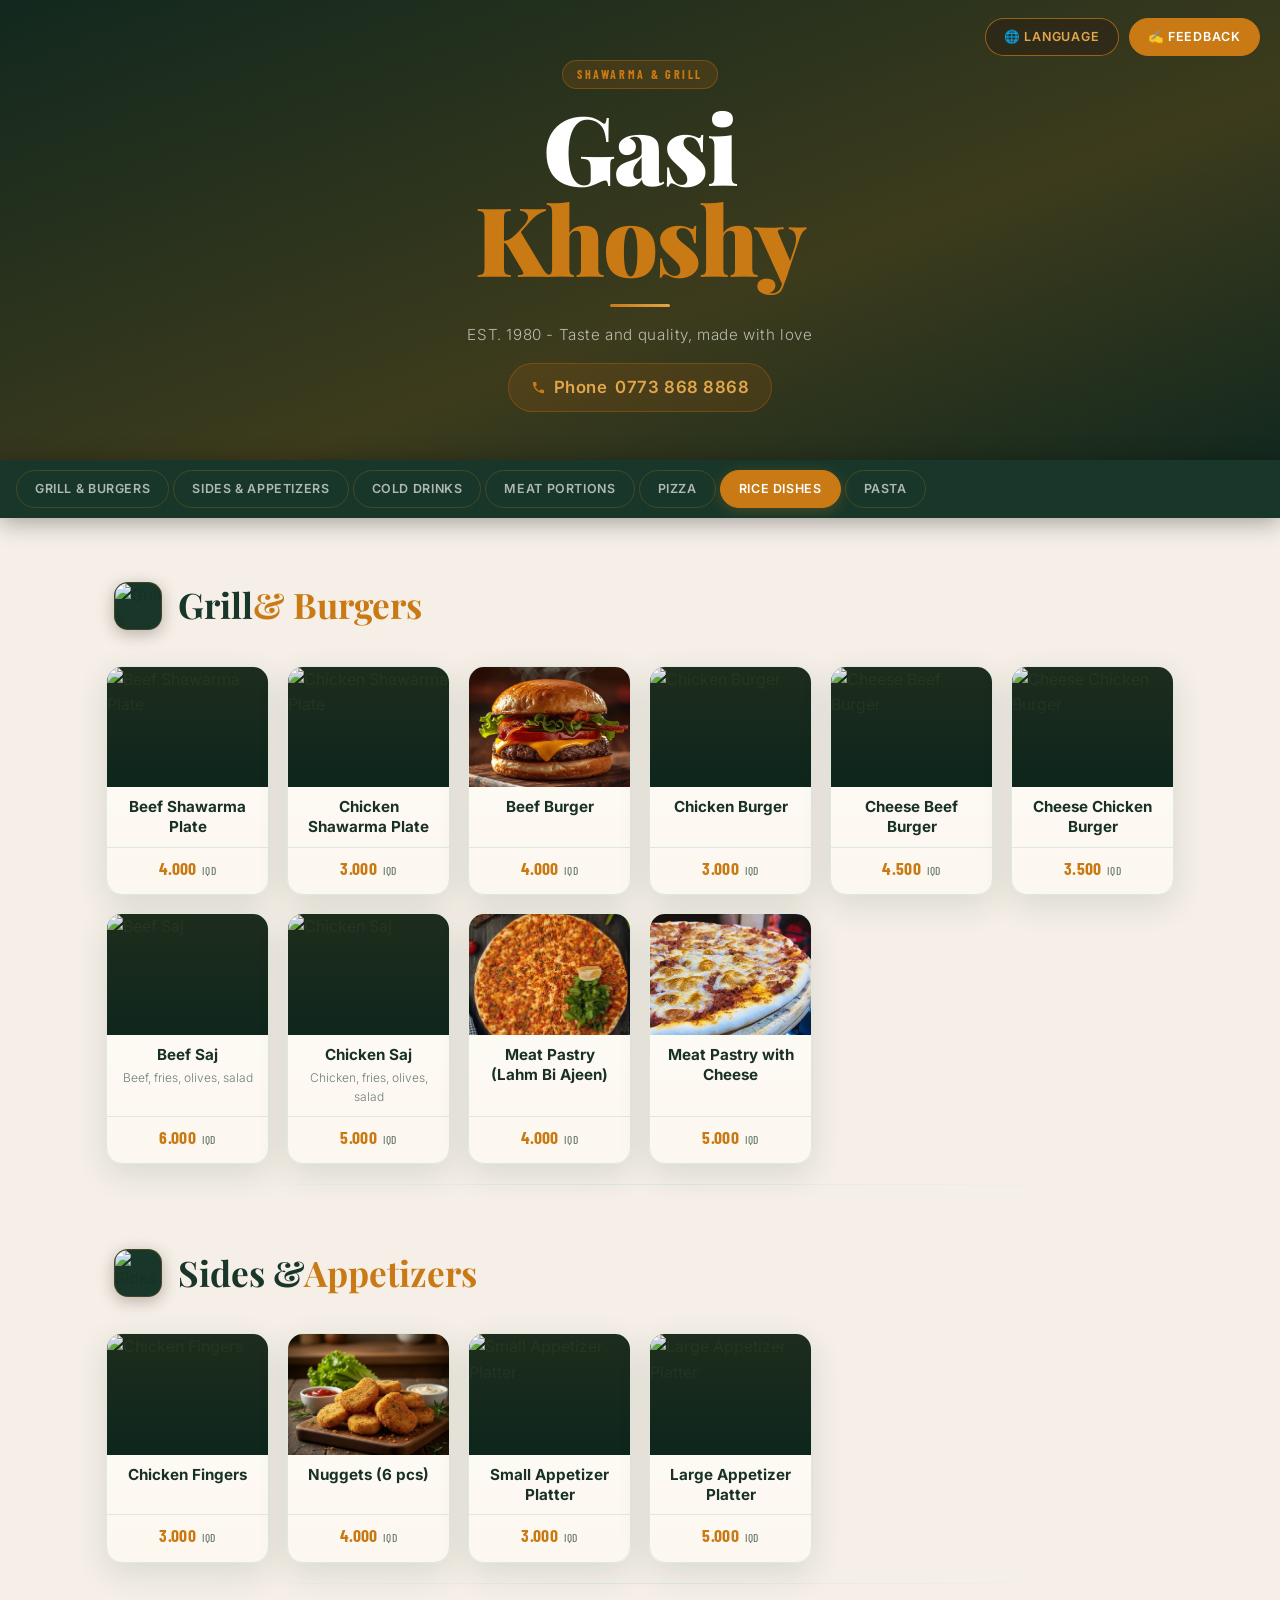
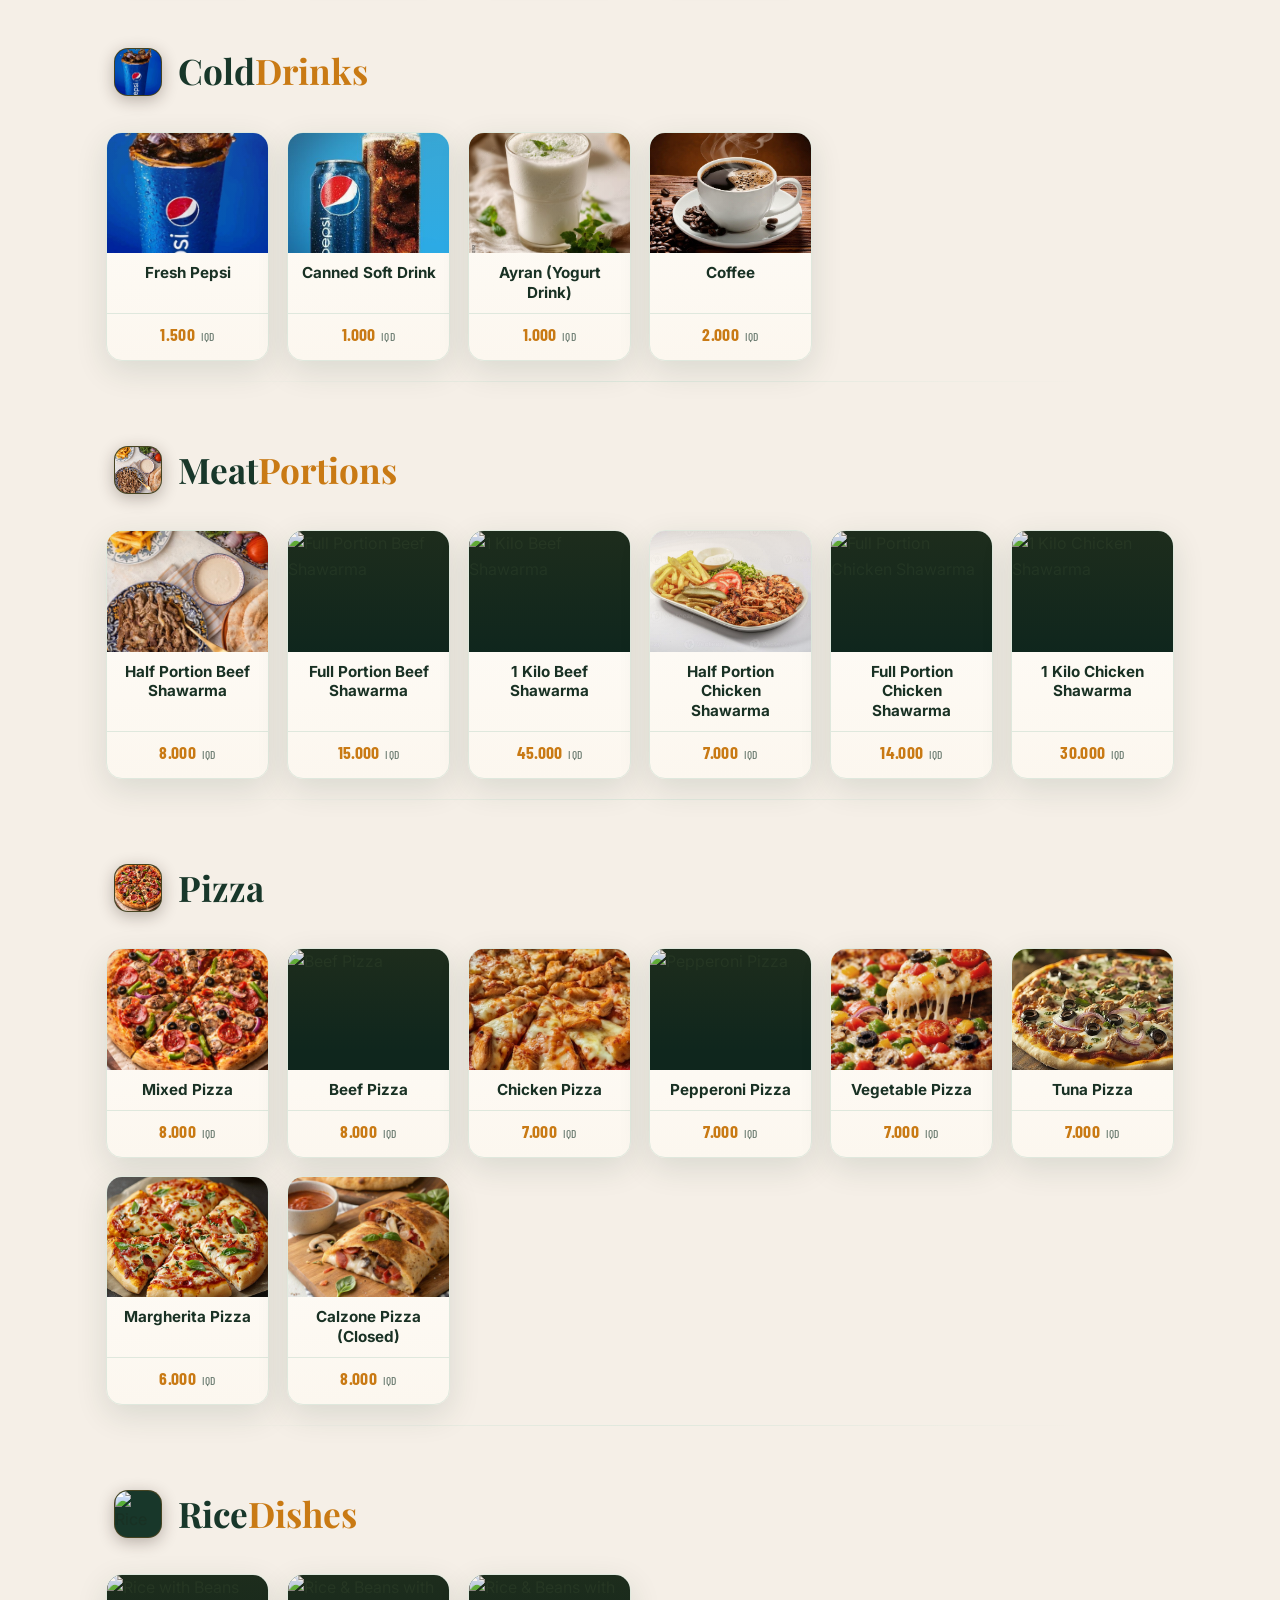
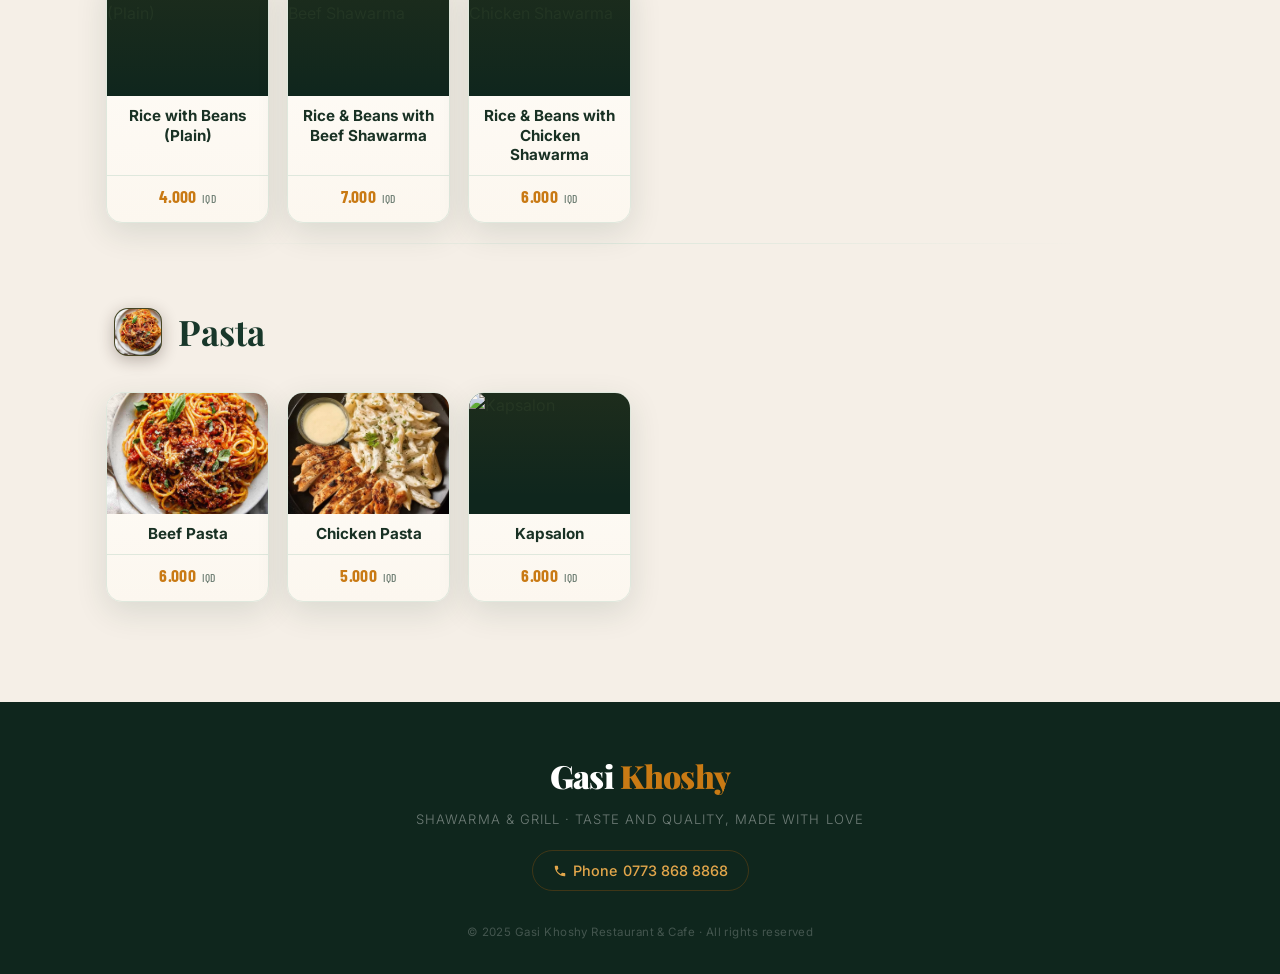
==== menu.html @ 0e7832f9 "Update phone numbers in menu.html" ====
<!DOCTYPE html>
<html lang="en" dir="ltr">
<head>
  <meta charset="UTF-8" />
  <meta name="viewport" content="width=device-width, initial-scale=1.0" />
  <title>Gasi Khoshy - Restaurant & Cafe</title>
  <link
    href="https://fonts.googleapis.com/css2?family=Playfair+Display:wght@700;900&family=Inter:wght@300;400;500;600&family=Barlow+Condensed:wght@600;700&display=swap"
    rel="stylesheet"
  />
  <link rel="stylesheet" href="style.css" />
</head>
<body>

  <!-- HERO -->
  <header class="hero">
    <div class="hero-bg"></div>

    <div class="hero-top-bar">
      <button class="hero-btn hero-btn-outline" onclick="openLang()" data-i18n="buttons.language">Language</button>
      <button class="hero-btn hero-btn-fill" onclick="openFeedback()" data-i18n="buttons.feedback">Feedback</button>
    </div>

    <div class="hero-content">
      <div class="hero-eyebrow" data-i18n="hero.eyebrow">Shawarma & Grill</div>
      <h1 class="hero-title" data-i18n-html="brand.logo">
        Gasi <span>Khoshy</span>
      </h1>
      <div class="hero-divider"></div>
      <p class="hero-tagline" data-i18n="hero.tagline">Quality food, crafted with care</p>
      <a class="hero-phone" href="tel:07738688868" aria-label="Phone" data-i18n-attr="aria-label:labels.phone">
        <svg viewBox="0 0 24 24" aria-hidden="true">
          <path d="M6.6 10.8c1.4 2.8 3.8 5.1 6.6 6.6l2.2-2.2c.3-.3.7-.4 1-.2 1.1.4 2.3.6 3.6.6.6 0 1 .4 1 1V20c0 .6-.4 1-1 1-9.4 0-17-7.6-17-17 0-.6.4-1 1-1h3.5c.6 0 1 .4 1 1 0 1.3.2 2.5.6 3.6.1.3 0 .7-.2 1L6.6 10.8z"/>
        </svg>
        <span data-i18n="labels.phone">Phone</span>
        <span>0773 868 8868</span>
      </a>
    </div>
  </header>

  <!-- STICKY NAV -->
  <nav class="sticky-nav" id="stickyNav" aria-label="Menu categories" data-i18n-attr="aria-label:labels.menuCategories">
    <div class="nav-inner" id="navInner"></div>
  </nav>

  <!-- MENU CONTENT -->
  <main id="menuMain"></main>

  <!-- FOOTER -->
  <footer>
    <div class="footer-logo" data-i18n-html="brand.logo">Gasi <span>Khoshy</span></div>
    <p class="footer-tagline" data-i18n="footer.tagline">Restaurant & Cafe · Fine Food Daily</p>
    <a class="footer-phone" href="tel:07738688868" aria-label="Phone" data-i18n-attr="aria-label:labels.phone">
      <svg width="14" height="14" viewBox="0 0 24 24" fill="currentColor" aria-hidden="true">
        <path d="M6.6 10.8c1.4 2.8 3.8 5.1 6.6 6.6l2.2-2.2c.3-.3.7-.4 1-.2 1.1.4 2.3.6 3.6.6.6 0 1 .4 1 1V20c0 .6-.4 1-1 1-9.4 0-17-7.6-17-17 0-.6.4-1 1-1h3.5c.6 0 1 .4 1 1 0 1.3.2 2.5.6 3.6.1.3 0 .7-.2 1L6.6 10.8z"/>
      </svg>
      <span data-i18n="labels.phone">Phone</span>
      <span>0773 868 8868</span>
    </a>
    <p class="footer-copy" data-i18n="footer.copy">© 2025 Gasi Khoshy Restaurant & Cafe · All rights reserved</p>
  </footer>

  <!-- SCROLL-TO-TOP -->
  <button
    class="scroll-top"
    id="scrollTopBtn"
    onclick="window.scrollTo({ top: 0, behavior: 'smooth' })"
    aria-label="Back to top"
    data-i18n-attr="aria-label:buttons.backToTop"
  >
    <svg viewBox="0 0 24 24" aria-hidden="true"><path d="M12 4l-8 8h5v8h6v-8h5z"/></svg>
  </button>

  <!-- LANGUAGE MODAL -->
  <div class="overlay" id="langOverlay" onclick="closeAll(event)">
    <div class="modal" role="dialog" aria-modal="true" aria-labelledby="languageTitle">
      <span class="modal-close" onclick="closeAll()" aria-label="Close" data-i18n-attr="aria-label:buttons.close">×</span>
      <h2 id="languageTitle" data-i18n="modals.languageTitle">Choose Language</h2>
      <p data-i18n="modals.languageDescription">Choose your preferred menu language.</p>
      <div class="lang-list">
        <button class="lang-opt" data-lang="en">English 🇺🇸</button>
        <button class="lang-opt" data-lang="ar">العربية 🇮🇶</button>
        <button class="lang-opt" data-lang="ku">کوردی 🇹🇯</button>
      </div>
    </div>
  </div>

  <!-- FEEDBACK MODAL -->
  <div class="overlay" id="feedbackOverlay" onclick="closeAll(event)">
    <div class="modal" role="dialog" aria-modal="true" aria-labelledby="feedbackTitle">
      <span class="modal-close" onclick="closeAll()" aria-label="Close" data-i18n-attr="aria-label:buttons.close">×</span>
      <h2 id="feedbackTitle" data-i18n="modals.feedbackTitle">Share Feedback</h2>
      <p data-i18n="modals.feedbackDescription">How was your experience? We'd love to hear from you.</p>
      <div class="feedback-form" id="feedbackForm"></div>
    </div>
  </div>

  <!-- ITEM DETAILS MODAL -->
  <div class="overlay" id="itemDetailsOverlay" onclick="closeAll(event)">
    <div class="modal item-details-modal" role="dialog" aria-modal="true" aria-labelledby="itemDetailsTitle">
      <span class="modal-close" onclick="closeAll()" aria-label="Close" data-i18n-attr="aria-label:buttons.close">x</span>
      <div class="item-details-icon" id="itemDetailsIcon" aria-hidden="true"></div>
      <h2 id="itemDetailsTitle"></h2>
      <p class="item-details-price" id="itemDetailsPrice"></p>
    </div>
  </div>

  <script src="script.js"></script>
</body>
</html>
---- style.css ----
/* ═══════════════════════════════════════════════════════════════
   GAVLE Restaurant & Café — style.css
   ═══════════════════════════════════════════════════════════════ */
 
/* ── DESIGN TOKENS ──────────────────────────────────────────── */
:root {
  --espresso:   #18372a;
  --espresso2:  #21553a;
  --espresso3:  #0f261d;
  --orange:     #c97a14;
  --orange2:    #e2a64b;
  --orange3:    #f8e2bf;
  --bg:         #f5efe7;
  --card:       #fffdf9;
  --text:       #193124;
  --muted:      #6f7f74;
  --border:     #dfe8dd;
  --shadow:     0 10px 32px rgba(24, 55, 42, .12);
  --shadow-lg:  0 22px 60px rgba(24, 55, 42, .18);
  --radius:     16px;
  --radius-sm:  10px;
}
 
/* ── RESET ──────────────────────────────────────────────────── */
*,
*::before,
*::after {
  box-sizing: border-box;
  margin: 0;
  padding: 0;
}
 
html {
  scroll-behavior: smooth;
}
 
body {
  font-family: 'Inter', sans-serif;
  background: var(--bg);
  color: var(--text);
  line-height: 1.6;
  overflow-x: hidden;
}

body.is-rtl {
  direction: rtl;
  font-family: 'Inter', 'Tahoma', 'Arial', sans-serif;
}
 
img {
  display: block;
  max-width: 100%;
}
 
button {
  cursor: pointer;
  border: none;
  background: none;
  font: inherit;
}

/* Landing page */
.landing-page {
  min-height: 100vh;
  background: var(--espresso3);
  overflow: hidden;
}

.landing-shell {
  position: relative;
  min-height: 100vh;
  min-height: 100svh;
  display: grid;
  place-items: center;
  isolation: isolate;
  padding: 28px;
}

.landing-video,
.landing-overlay {
  position: fixed;
  inset: 0;
  width: 100%;
  height: 100%;
}

.landing-video {
  object-fit: cover;
  background:
    linear-gradient(155deg, rgba(26, 16, 11, .98), rgba(61, 35, 23, .72)),
    url('https://images.unsplash.com/photo-1555396273-367ea4eb4db5?w=1600&q=80') center / cover no-repeat;
  transform: scale(1.02);
  z-index: -3;
}

.landing-overlay {
  background:
    radial-gradient(circle at center, rgba(255, 122, 0, .16) 0%, rgba(26, 16, 11, .2) 34%, rgba(26, 16, 11, .9) 100%),
    linear-gradient(180deg, rgba(26, 16, 11, .58), rgba(26, 16, 11, .96));
  z-index: -2;
}

.landing-overlay::after {
  content: '';
  position: absolute;
  inset: 0;
  background-image: url("data:image/svg+xml,%3Csvg viewBox='0 0 256 256' xmlns='http://www.w3.org/2000/svg'%3E%3Cfilter id='n'%3E%3CfeTurbulence type='fractalNoise' baseFrequency='0.85' numOctaves='4' stitchTiles='stitch'/%3E%3C/filter%3E%3Crect width='100%25' height='100%25' filter='url(%23n)' opacity='0.05'/%3E%3C/svg%3E");
  opacity: .45;
}

.landing-content {
  width: min(100%, 480px);
  text-align: center;
  color: #fff;
  animation: landingFadeUp .72s ease both;
}

.landing-eyebrow {
  display: inline-flex;
  align-items: center;
  justify-content: center;
  min-height: 28px;
  padding: 4px 16px;
  border: 1px solid rgba(255, 122, 0, .34);
  border-radius: 999px;
  background: rgba(255, 122, 0, .12);
  color: var(--orange2);
  font-family: 'Barlow Condensed', sans-serif;
  font-size: .78rem;
  font-weight: 700;
  letter-spacing: .2em;
  text-transform: uppercase;
  animation: landingFadeIn .8s .08s ease both;
}

.landing-logo {
  margin-top: 20px;
  font-family: 'Playfair Display', serif;
  font-size: clamp(4rem, 18vw, 7rem);
  font-weight: 900;
  line-height: .88;
  letter-spacing: 0;
  text-shadow: 0 14px 50px rgba(0, 0, 0, .45);
  animation: landingFadeIn .8s .18s ease both;
}

.landing-logo span {
  display: block;
  color: var(--orange);
}

.landing-tagline {
  margin: 20px auto 0;
  color: rgba(255, 255, 255, .72);
  font-size: .95rem;
  font-weight: 300;
  animation: landingFadeIn .8s .28s ease both;
}

.landing-language-list {
  display: flex;
  flex-direction: column;
  gap: 12px;
  margin-top: 34px;
  animation: landingFadeUp .72s .34s ease both;
}

.landing-language-btn {
  width: 100%;
  min-height: 58px;
  padding: 16px 22px;
  border: 1.5px solid rgba(255, 122, 0, .55);
  border-radius: 18px;
  background: rgba(43, 27, 20, .72);
  color: #fff;
  box-shadow: 0 12px 38px rgba(0, 0, 0, .22);
  backdrop-filter: blur(14px);
  font-size: 1.04rem;
  font-weight: 700;
  transition: transform .24s ease, border-color .24s ease, background .24s ease, box-shadow .24s ease;
}

.landing-language-btn:hover,
.landing-language-btn:focus-visible {
  transform: translateY(-3px);
  border-color: var(--orange);
  background: linear-gradient(135deg, rgba(255, 122, 0, .96), rgba(255, 161, 77, .9));
  box-shadow: 0 18px 46px rgba(255, 122, 0, .28);
  outline: none;
}

.landing-language-btn:active {
  transform: translateY(-1px) scale(.99);
}

.landing-exiting .landing-content,
.landing-exiting .landing-video,
.landing-exiting .landing-overlay {
  opacity: 0;
  transition: opacity .26s ease;
}

@keyframes landingFadeIn {
  from {
    opacity: 0;
  }
  to {
    opacity: 1;
  }
}

@keyframes landingFadeUp {
  from {
    opacity: 0;
    transform: translateY(18px);
  }
  to {
    opacity: 1;
    transform: translateY(0);
  }
}
 
/* ── HERO ───────────────────────────────────────────────────── */
.hero {
  position: relative;
  min-height: 400px;
  display: flex;
  align-items: center;
  justify-content: center;
  overflow: hidden;
  background: var(--espresso3);
}
 
.hero-bg {
  position: absolute;
  inset: 0;
  background:
    linear-gradient(160deg, rgba(15, 38, 29, .94) 0%, rgba(201, 122, 20, .24) 60%, rgba(15, 38, 29, .96) 100%),
    url('https://images.unsplash.com/photo-1555396273-367ea4eb4db5?w=1600&q=80') center / cover no-repeat;
  transform: scale(1.05);
  animation: heroZoom 12s ease-in-out infinite alternate;
}
 
@keyframes heroZoom {
  from { transform: scale(1.05); }
  to   { transform: scale(1.12); }
}
 
/* Grain texture overlay */
.hero-bg::after {
  content: '';
  position: absolute;
  inset: 0;
  background-image: url("data:image/svg+xml,%3Csvg viewBox='0 0 256 256' xmlns='http://www.w3.org/2000/svg'%3E%3Cfilter id='n'%3E%3CfeTurbulence type='fractalNoise' baseFrequency='0.9' numOctaves='4' stitchTiles='stitch'/%3E%3C/filter%3E%3Crect width='100%25' height='100%25' filter='url(%23n)' opacity='0.04'/%3E%3C/svg%3E");
  opacity: .4;
  pointer-events: none;
}
 
/* Hero top-right buttons */
.hero-top-bar {
  position: absolute;
  top: 18px;
  right: 20px;
  display: flex;
  gap: 10px;
  z-index: 10;
}
 
.hero-btn {
  padding: 8px 18px;
  border-radius: 50px;
  font-size: .78rem;
  font-weight: 600;
  letter-spacing: .06em;
  text-transform: uppercase;
  transition: all .22s ease;
  backdrop-filter: blur(10px);
}
 
.hero-btn-outline {
  border: 1.5px solid rgba(201, 122, 20, .7);
  color: var(--orange2);
  background: rgba(43, 27, 20, .4);
}
 
.hero-btn-outline:hover {
  background: var(--orange);
  border-color: var(--orange);
  color: #fff;
  transform: scale(1.06);
  box-shadow: 0 4px 16px rgba(255, 122, 0, .4);
}
 
.hero-btn-fill {
  background: var(--orange);
  color: #fff;
  border: 1.5px solid var(--orange);
}
 
.hero-btn-fill:hover {
  background: var(--orange2);
  transform: scale(1.06);
  box-shadow: 0 4px 16px rgba(255, 122, 0, .45);
}
 
/* Hero text content */
.hero-content {
  position: relative;
  z-index: 5;
  text-align: center;
  padding: 60px 24px 48px;
}
 
.hero-eyebrow {
  display: inline-block;
  font-family: 'Barlow Condensed', sans-serif;
  font-size: .75rem;
  font-weight: 700;
  letter-spacing: .22em;
  text-transform: uppercase;
  color: var(--orange);
  margin-bottom: 12px;
  background: rgba(255, 122, 0, .12);
  padding: 4px 14px;
  border-radius: 50px;
  border: 1px solid rgba(255, 122, 0, .3);
}
 
.hero-title {
  font-family: 'Playfair Display', serif;
  font-size: clamp(3rem, 9vw, 6rem);
  font-weight: 900;
  color: #fff;
  line-height: .95;
  letter-spacing: -.02em;
}
 
.hero-title span {
  color: var(--orange);
  display: block;
}
 
.hero-divider {
  width: 60px;
  height: 3px;
  background: linear-gradient(90deg, var(--orange), var(--orange2));
  border-radius: 2px;
  margin: 20px auto 16px;
}
 
.hero-tagline {
  font-size: .95rem;
  color: rgba(255, 255, 255, .65);
  letter-spacing: .04em;
  font-weight: 300;
  margin-bottom: 8px;
}
 
.hero-phone {
  display: inline-flex;
  align-items: center;
  gap: 8px;
  color: var(--orange2);
  font-size: 1.05rem;
  font-weight: 600;
  letter-spacing: .03em;
  text-decoration: none;
  padding: 10px 22px;
  border-radius: 50px;
  background: rgba(255, 122, 0, .1);
  border: 1px solid rgba(255, 122, 0, .25);
  transition: all .2s ease;
  margin-top: 8px;
}
 
.hero-phone:hover {
  background: rgba(255, 122, 0, .2);
  transform: translateY(-1px);
}
 
.hero-phone svg {
  width: 15px;
  height: 15px;
  fill: var(--orange);
}
 
/* ── STICKY NAV ─────────────────────────────────────────────── */
.sticky-nav {
  position: sticky;
  top: 0;
  z-index: 100;
  background: var(--espresso);
  padding: 0;
  box-shadow: 0 4px 24px rgba(0, 0, 0, .35);
}
 
.nav-inner {
  display: flex;
  overflow-x: auto;
  scrollbar-width: none;
  gap: 4px;
  padding: 10px 16px;
}
 
.nav-inner::-webkit-scrollbar {
  display: none;
}
 
.nav-btn {
  flex-shrink: 0;
  padding: 8px 18px;
  border-radius: 50px;
  font-size: .78rem;
  font-weight: 600;
  letter-spacing: .05em;
  text-transform: uppercase;
  color: rgba(255, 255, 255, .65);
  border: 1.5px solid rgba(201, 122, 20, .25);
  transition: all .2s ease;
  white-space: nowrap;
}
 
.nav-btn:hover,
.nav-btn.active {
  background: var(--orange);
  border-color: var(--orange);
  color: #fff;
  box-shadow: 0 3px 14px rgba(201, 122, 20, .28);
}
 
/* ── MENU SECTIONS ──────────────────────────────────────────── */
.menu-section {
  padding: 64px 0 20px;
  max-width: 1100px;
  margin: 0 auto;
}
 
.section-header {
  display: flex;
  align-items: center;
  gap: 16px;
  padding: 0 24px 36px;
}
 
.section-icon {
  width: 48px;
  height: 48px;
  background: var(--espresso);
  border-radius: 14px;
  overflow: hidden;
  flex-shrink: 0;
  box-shadow: 0 4px 16px rgba(43, 27, 20, .3);
  border: 1px solid rgba(255, 122, 0, .2);
}

.section-icon img {
  width: 100%;
  height: 100%;
  object-fit: cover;
}
 
.section-title {
  font-family: 'Playfair Display', serif;
  font-size: clamp(1.6rem, 4vw, 2.2rem);
  font-weight: 700;
  color: var(--espresso);
  line-height: 1.1;
}
 
.section-title em {
  font-style: normal;
  color: var(--orange);
}
 
/* ── ITEM CARDS ─────────────────────────────────────────────── */
.items-container {
  display: grid;
  grid-template-columns: repeat(auto-fill, minmax(160px, 1fr));
  gap: 18px;
  padding: 0 16px;
}
 
.menu-item {
  display: flex;
  flex-direction: column;
  align-items: stretch;
  background: linear-gradient(180deg, var(--card), #fcf7ef);
  border-radius: var(--radius);
  box-shadow: var(--shadow);
  position: relative;
  overflow: hidden;
  transition: transform .25s ease, box-shadow .25s ease;
  opacity: 0;
  transform: translateY(24px);
  animation: fadeUp .5s ease forwards;
  border: 1px solid var(--border);
  cursor: pointer;
}

/* Subtle warm gradient wash */
.menu-item::before {
  content: '';
  position: absolute;
  inset: 0;
  background: linear-gradient(180deg, rgba(201, 122, 20, .08) 0%, transparent 50%);
  pointer-events: none;
  z-index: 1;
}

/* Hover lift */
.menu-item:hover {
  transform: translateY(-5px);
  box-shadow: var(--shadow-lg);
}

.menu-item:focus-visible {
  outline: 3px solid rgba(201, 122, 20, .28);
  outline-offset: 4px;
}
 
@keyframes fadeUp {
  to {
    opacity: 1;
    transform: translateY(0);
  }
}

.item-photo {
  width: 100%;
  aspect-ratio: 4 / 3;
  object-fit: cover;
  display: block;
  background: var(--espresso3);
  flex-shrink: 0;
}

/* Item text block below image */
.item-info {
  padding: 10px 12px 4px;
  flex: 1;
}
 
.item-name {
  font-weight: 700;
  font-size: .95rem;
  color: var(--text);
  line-height: 1.3;
  text-align: center;
}
 
.item-note {
  font-size: .75rem;
  color: var(--muted);
  margin-top: 3px;
  font-weight: 300;
  text-align: center;
}
 
/* Price badge */
.item-price {
  font-family: 'Barlow Condensed', sans-serif;
  font-size: 1.1rem;
  font-weight: 700;
  color: var(--orange);
  letter-spacing: .02em;
  white-space: nowrap;
  text-align: center;
  padding: 6px 12px 12px;
  border-top: 1px solid var(--border);
  margin-top: 6px;
}
 
.item-price .currency {
  font-size: .72rem;
  font-weight: 500;
  color: var(--muted);
  display: inline;
  margin-inline-start: 3px;
}
 
/* ── SECTION DIVIDER ────────────────────────────────────────── */
.section-sep {
  height: 1px;
  background: linear-gradient(90deg, transparent, var(--border), transparent);
  max-width: 900px;
  margin: 0 auto;
}
 
/* ── FOOTER ─────────────────────────────────────────────────── */
footer {
  background: var(--espresso3);
  padding: 48px 24px 32px;
  text-align: center;
  margin-top: 80px;
}
 
.footer-logo {
  font-family: 'Playfair Display', serif;
  font-size: 2rem;
  font-weight: 900;
  color: #fff;
  letter-spacing: -.02em;
}
 
.footer-logo span {
  color: var(--orange);
}
 
.footer-tagline {
  font-size: .82rem;
  color: rgba(255, 255, 255, .4);
  margin-top: 8px;
  letter-spacing: .08em;
  text-transform: uppercase;
  font-weight: 300;
}
 
.footer-phone {
  display: inline-flex;
  align-items: center;
  gap: 6px;
  color: var(--orange2);
  font-weight: 500;
  font-size: .9rem;
  margin-top: 20px;
  text-decoration: none;
  padding: 8px 20px;
  border-radius: 50px;
  border: 1px solid rgba(255, 122, 0, .2);
  transition: all .2s ease;
}
 
.footer-phone:hover {
  background: rgba(255, 122, 0, .1);
  transform: translateY(-1px);
}
 
.footer-copy {
  font-size: .72rem;
  color: rgba(255, 255, 255, .22);
  margin-top: 32px;
  letter-spacing: .04em;
}
 
/* ── MODALS / OVERLAYS ──────────────────────────────────────── */
.overlay {
  display: none;
  position: fixed;
  inset: 0;
  background: rgba(0, 0, 0, .6);
  z-index: 999;
  backdrop-filter: blur(4px);
  align-items: center;
  justify-content: center;
}
 
.overlay.open {
  display: flex;
}
 
.modal {
  background: var(--card);
  border-radius: 20px;
  padding: 32px;
  max-width: 400px;
  width: calc(100% - 48px);
  box-shadow: var(--shadow-lg);
  animation: popIn .3s cubic-bezier(.34, 1.56, .64, 1);
}
 
@keyframes popIn {
  from {
    opacity: 0;
    transform: scale(.9) translateY(20px);
  }
  to {
    opacity: 1;
    transform: scale(1) translateY(0);
  }
}
 
.modal h2 {
  font-family: 'Playfair Display', serif;
  font-size: 1.4rem;
  margin-bottom: 8px;
  color: var(--espresso);
}
 
.modal p {
  font-size: .88rem;
  color: var(--muted);
  margin-bottom: 20px;
}
 
.modal-close {
  float: right;
  font-size: 1.3rem;
  color: var(--muted);
  line-height: 1;
  cursor: pointer;
  margin-top: -4px;
}
 
.modal-close:hover {
  color: var(--orange);
}
 
/* Language options */
.lang-list {
  display: flex;
  flex-direction: column;
  gap: 8px;
}
 
.lang-opt {
  padding: 12px 16px;
  border-radius: var(--radius-sm);
  border: 1.5px solid var(--border);
  font-size: .9rem;
  font-weight: 500;
  color: var(--text);
  cursor: pointer;
  transition: all .2s ease;
  text-align: left;
}
 
.lang-opt:hover,
.lang-opt.selected {
  border-color: var(--orange);
  background: rgba(255, 122, 0, .06);
  color: var(--orange);
}
 
/* Feedback form */
.feedback-form textarea {
  width: 100%;
  min-height: 120px;
  border: 1.5px solid var(--border);
  border-radius: var(--radius-sm);
  padding: 12px;
  font: inherit;
  font-size: .9rem;
  resize: vertical;
  outline: none;
  transition: border-color .2s ease;
  color: var(--text);
  margin-bottom: 12px;
}
 
.feedback-form textarea:focus {
  border-color: var(--orange);
}
 
.feedback-submit {
  width: 100%;
  padding: 12px;
  background: var(--orange);
  color: #fff;
  border-radius: var(--radius-sm);
  font-weight: 600;
  font-size: .9rem;
  transition: all .2s ease;
  cursor: pointer;
}
 
.feedback-submit:hover {
  background: var(--orange2);
  transform: translateY(-1px);
  box-shadow: 0 4px 16px rgba(255, 122, 0, .4);
}

.feedback-success {
  text-align: center;
  color: var(--orange);
  font-weight: 600;
  font-size: 1.1rem;
  padding: 20px 0;
}

.item-details-modal {
  text-align: center;
  max-width: 560px;
  width: min(92vw, 560px);
  padding: 24px 20px 28px;
}

.item-details-icon {
  width: min(78vw, 360px);
  max-width: 360px;
  aspect-ratio: 4 / 3;
  height: auto;
  margin: 0 auto 18px;
  border-radius: 24px;
  display: flex;
  align-items: center;
  justify-content: center;
  background: linear-gradient(135deg, var(--espresso3), var(--espresso2));
  color: #fff;
  overflow: hidden;
  box-shadow: 0 12px 30px rgba(24, 55, 42, .24);
}

.item-details-icon img {
  width: 100%;
  height: 100%;
  object-fit: cover;
  display: block;
}

.item-details-price {
  display: inline-flex;
  align-items: center;
  justify-content: center;
  min-height: 32px;
  margin: 4px 0 20px;
  padding: 4px 14px;
  border-radius: 999px;
  background: rgba(201, 122, 20, .11);
  color: var(--orange);
  font-family: 'Barlow Condensed', sans-serif;
  font-size: 1.1rem;
  font-weight: 700;
}

.item-details-modal h3 {
  margin-bottom: 12px;
  color: var(--espresso);
  font-size: .86rem;
  letter-spacing: .08em;
  text-transform: uppercase;
}

.item-details-list {
  display: flex;
  flex-wrap: wrap;
  justify-content: center;
  gap: 8px;
  list-style: none;
}

.item-details-list li {
  padding: 8px 12px;
  border: 1px solid var(--border);
  border-radius: 999px;
  background: rgba(201, 122, 20, .08);
  color: var(--text);
  font-size: .86rem;
  font-weight: 500;
}

/* RTL language support */
body.is-rtl .hero-top-bar {
  right: auto;
  left: 20px;
}

body.is-rtl .nav-inner {
  direction: rtl;
}

body.is-rtl .menu-item {
  direction: rtl;
}

body.is-rtl .section-header {
  text-align: right;
}

body.is-rtl .item-info,
body.is-rtl .modal,
body.is-rtl .feedback-form textarea {
  text-align: right;
}

body.is-rtl .item-price .currency {
  text-align: center;
}

body.is-rtl .modal-close {
  float: left;
}

body.is-rtl .lang-opt {
  text-align: right;
}

body.is-rtl .scroll-top {
  right: auto;
  left: 20px;
}
 
/* ── SCROLL TO TOP ──────────────────────────────────────────── */
.scroll-top {
  position: fixed;
  bottom: 24px;
  right: 20px;
  width: 44px;
  height: 44px;
  background: var(--orange);
  border-radius: 50%;
  display: flex;
  align-items: center;
  justify-content: center;
  box-shadow: 0 4px 20px rgba(255, 122, 0, .45);
  z-index: 200;
  cursor: pointer;
  opacity: 0;
  pointer-events: none;
  transform: translateY(10px);
  transition: all .25s ease;
}
 
.scroll-top.visible {
  opacity: 1;
  pointer-events: all;
  transform: translateY(0);
}
 
.scroll-top svg {
  width: 18px;
  height: 18px;
  fill: #fff;
}
 
.scroll-top:hover {
  background: var(--orange2);
  transform: translateY(-2px);
}
 
/* ── RESPONSIVE ─────────────────────────────────────────────── */
@media (max-width: 600px) {
  .landing-shell {
    padding: 22px;
  }

  .landing-language-list {
    margin-top: 30px;
  }

  .landing-language-btn {
    min-height: 60px;
    border-radius: 16px;
    font-size: 1rem;
  }

  .items-container {
    grid-template-columns: repeat(2, 1fr);
    gap: 12px;
    padding: 0 12px;
  }

  .item-name {
    font-size: .88rem;
  }
 
  .hero-title {
    letter-spacing: -.01em;
  }
 
  .menu-section {
    padding: 48px 0 12px;
  }

  body.is-rtl .hero-top-bar {
    left: 12px;
    right: 12px;
    justify-content: center;
    flex-wrap: wrap;
  }
}
 
/* ── LANDING FOOTER ─────────────────────────────────────────── */
.landing-footer {
  position: absolute;
  bottom: 0;
  left: 0;
  right: 0;
  padding: 20px 24px 28px;
  display: flex;
  flex-direction: column;
  align-items: center;
  gap: 16px;
  z-index: 10;
}

.landing-social-icons {
  display: flex;
  align-items: center;
  gap: 20px;
}

.landing-social-link {
  display: flex;
  align-items: center;
  justify-content: center;
  width: 46px;
  height: 46px;
  border-radius: 50%;
  border: 1.5px solid rgba(255, 122, 0, .45);
  background: rgba(43, 27, 20, .6);
  color: var(--orange2);
  text-decoration: none;
  backdrop-filter: blur(12px);
  transition: all .24s ease;
}

.landing-social-link:hover {
  border-color: var(--orange);
  background: var(--orange);
  color: #fff;
  transform: translateY(-3px);
  box-shadow: 0 8px 24px rgba(255, 122, 0, .35);
}

.landing-social-link svg {
  width: 20px;
  height: 20px;
  fill: currentColor;
}

.landing-brand-name {
  font-family: 'Barlow Condensed', sans-serif;
  font-size: .72rem;
  font-weight: 700;
  letter-spacing: .22em;
  text-transform: uppercase;
  color: rgba(255, 255, 255, .28);
}

/* ── REDUCED MOTION ─────────────────────────────────────────── */
@media (prefers-reduced-motion: reduce) {
  .landing-content,
  .landing-eyebrow,
  .landing-logo,
  .landing-tagline,
  .landing-language-list {
    animation: none;
  }

  .landing-language-btn,
  .landing-exiting .landing-content,
  .landing-exiting .landing-video,
  .landing-exiting .landing-overlay {
    transition: none;
  }

  .hero-bg {
    animation: none;
  }
 
  .menu-item {
    animation: none;
    opacity: 1;
    transform: none !important;
  }
}
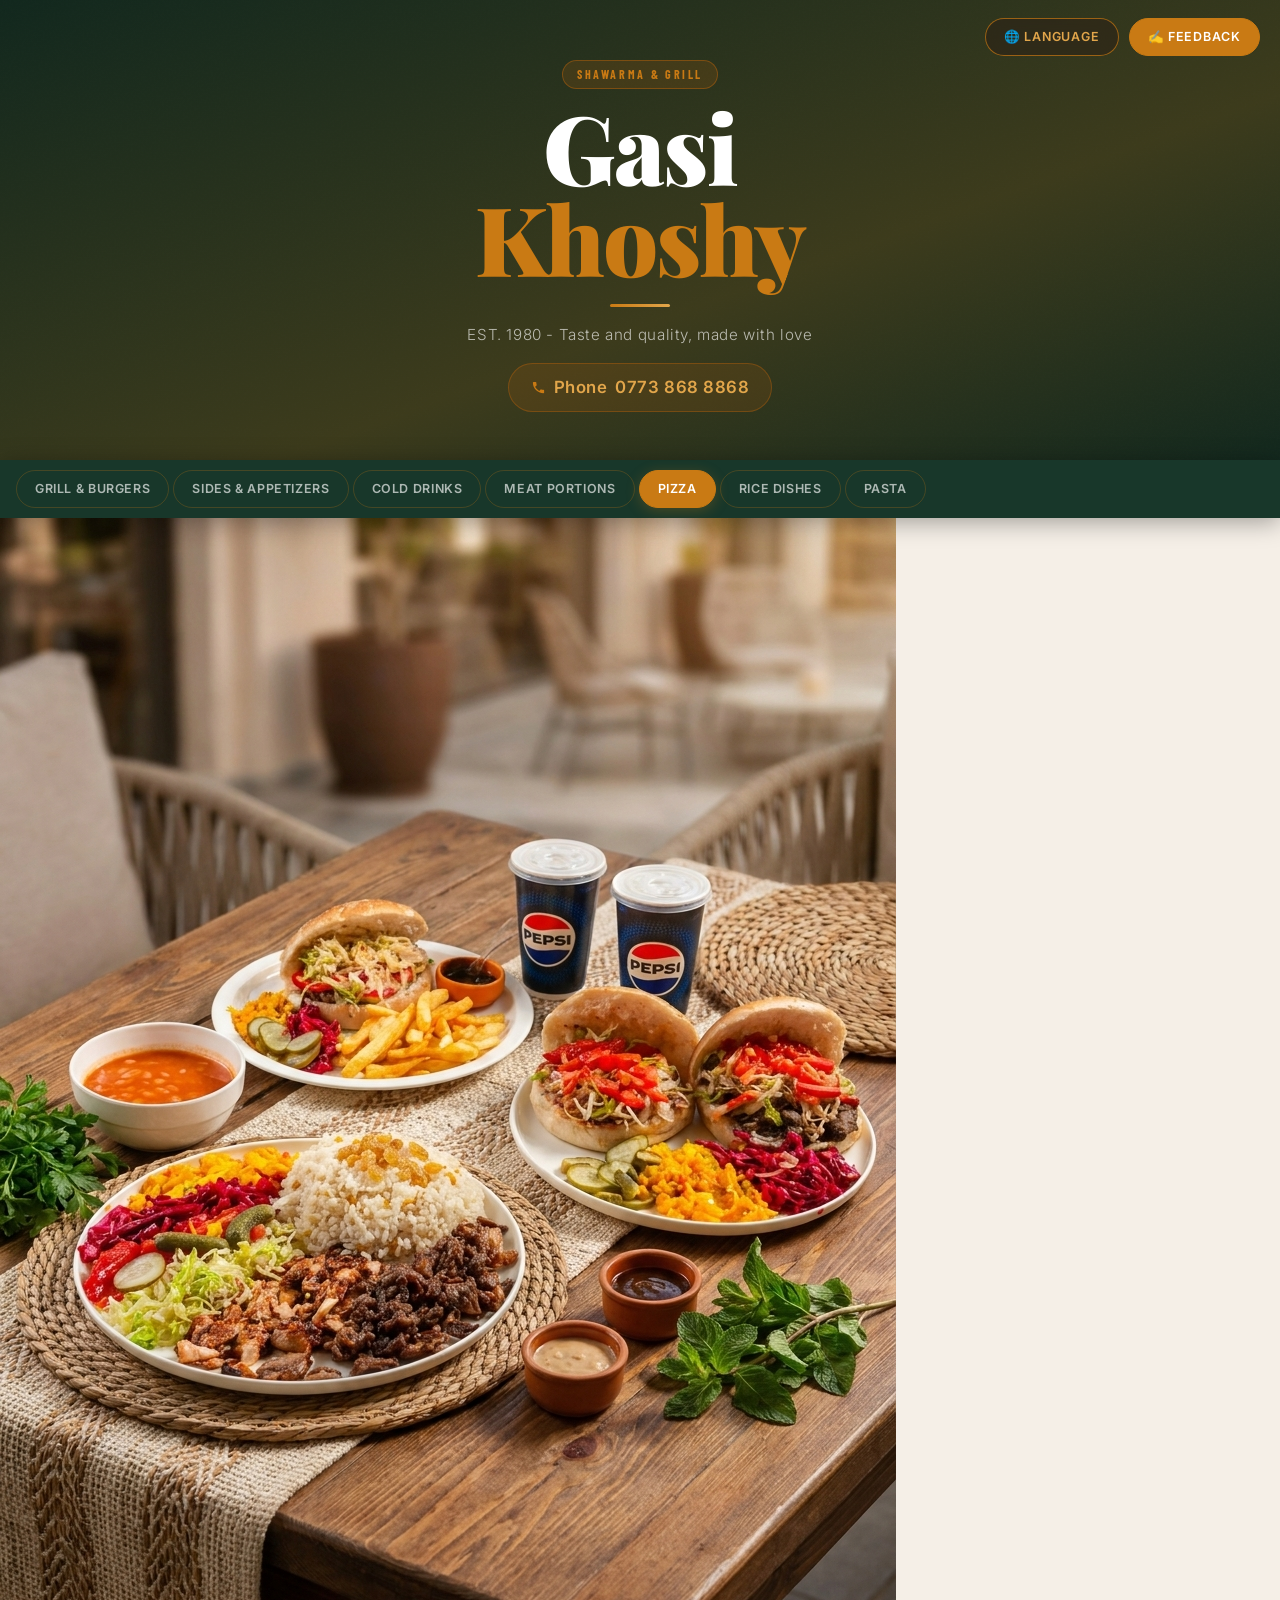
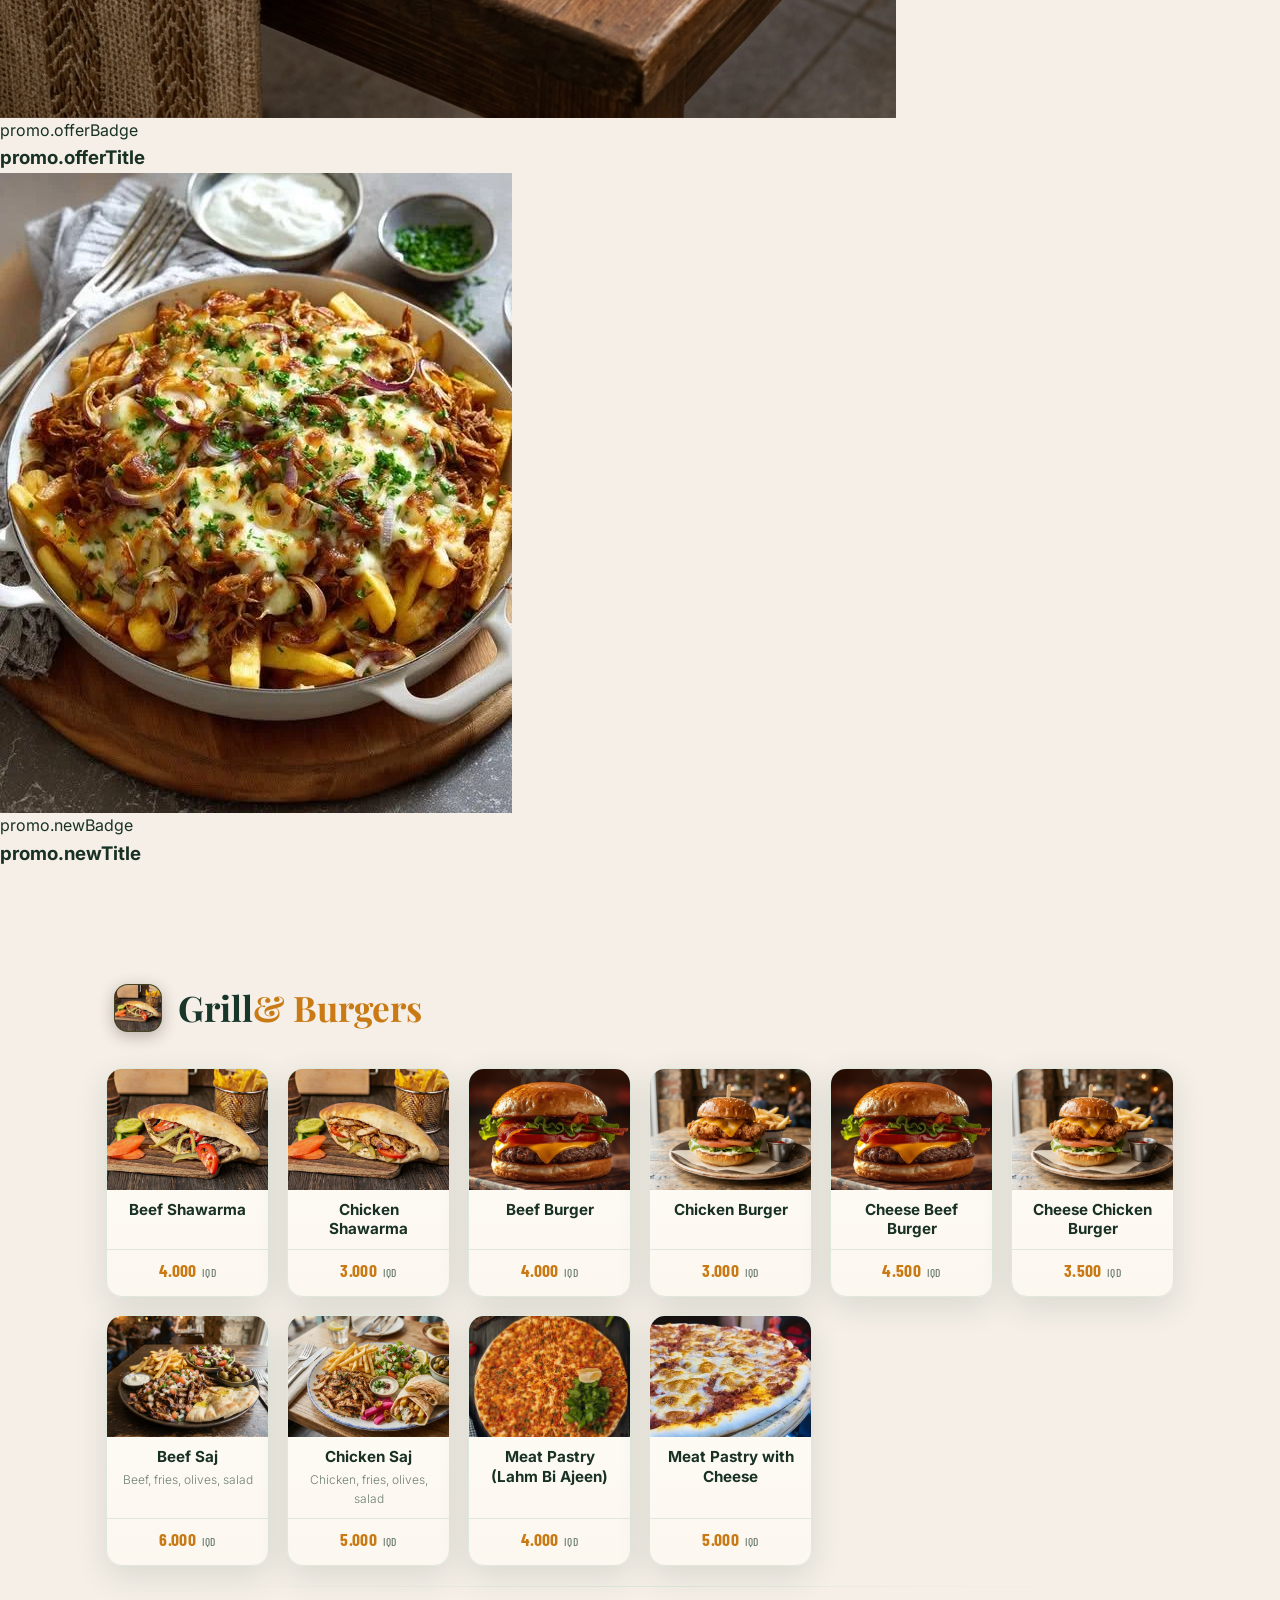
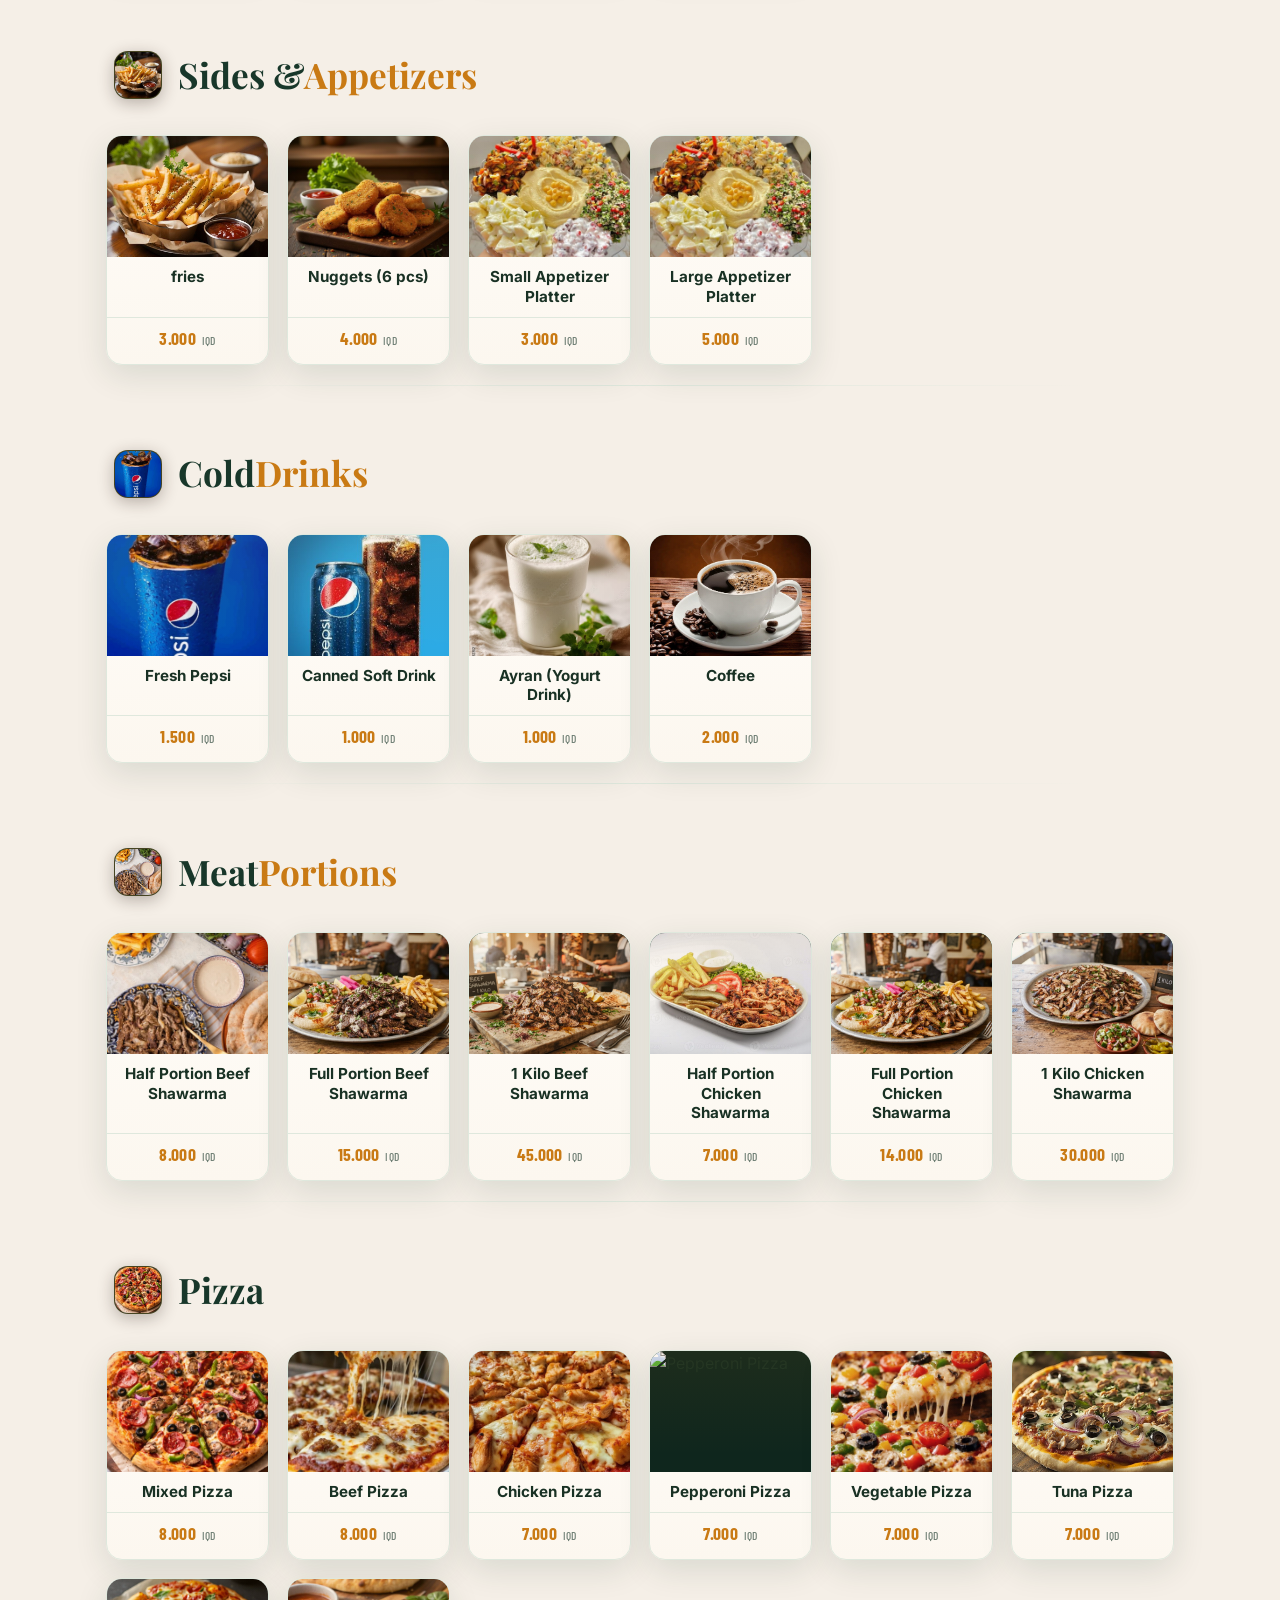
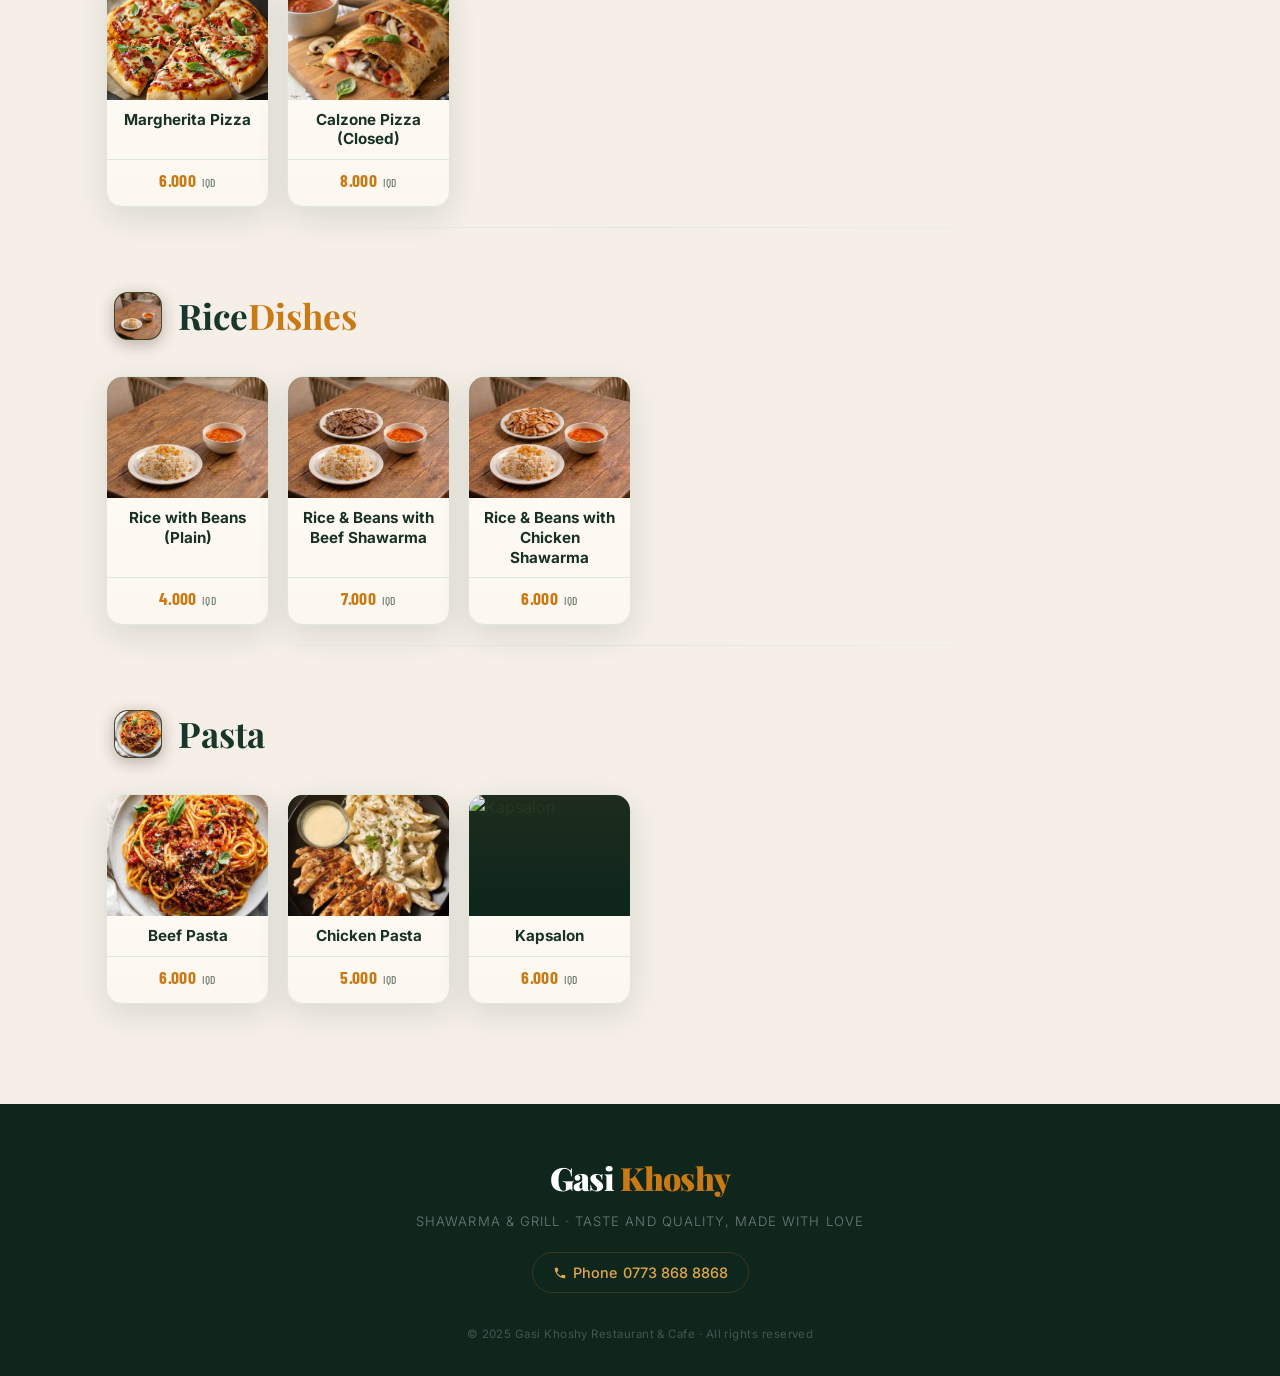
==== commit ae557268: "Add promo carousel section to menu.html" ====
--- a/menu.html
+++ b/menu.html
@@ -42,6 +42,38 @@
   <nav class="sticky-nav" id="stickyNav" aria-label="Menu categories" data-i18n-attr="aria-label:labels.menuCategories">
     <div class="nav-inner" id="navInner"></div>
   </nav>
+
+  <!-- PROMO CAROUSEL -->
+  <section class="promo-carousel" id="promoCarousel" aria-label="Special offers and new dishes" aria-roledescription="carousel">
+    <div class="carousel-track" id="carouselTrack">
+      <div class="carousel-slide">
+        <img src="assets/images/family-meal-4.jpeg" alt="Special combo offer" />
+        <div class="carousel-caption">
+          <span class="carousel-badge" data-i18n="promo.offerBadge">Special Offer</span>
+          <h3 data-i18n="promo.offerTitle">Combo Feast for Three</h3>
+        </div>
+      </div>
+      <div class="carousel-slide">
+        <img src="assets/images/Kapsalon.jpg" alt="Kapsalon" />
+        <div class="carousel-caption">
+          <span class="carousel-badge" data-i18n="promo.newBadge">New Dish</span>
+          <h3 data-i18n="promo.newTitle">Kapsalon</h3>
+        </div>
+      </div>
+    </div>
+
+    <button class="carousel-arrow carousel-prev" onclick="carouselMove(-1)" aria-label="Previous slide">
+      <svg viewBox="0 0 24 24" aria-hidden="true"><path d="M15.5 4.5l-7.5 7.5 7.5 7.5" stroke="currentColor" stroke-width="2.5" fill="none" stroke-linecap="round" stroke-linejoin="round"/></svg>
+    </button>
+    <button class="carousel-arrow carousel-next" onclick="carouselMove(1)" aria-label="Next slide">
+      <svg viewBox="0 0 24 24" aria-hidden="true"><path d="M8.5 4.5l7.5 7.5-7.5 7.5" stroke="currentColor" stroke-width="2.5" fill="none" stroke-linecap="round" stroke-linejoin="round"/></svg>
+    </button>
+
+    <div class="carousel-dots" id="carouselDots">
+      <button class="carousel-dot active" onclick="carouselGoTo(0)" aria-label="Slide 1"></button>
+      <button class="carousel-dot" onclick="carouselGoTo(1)" aria-label="Slide 2"></button>
+    </div>
+  </section>
 
   <!-- MENU CONTENT -->
   <main id="menuMain"></main>
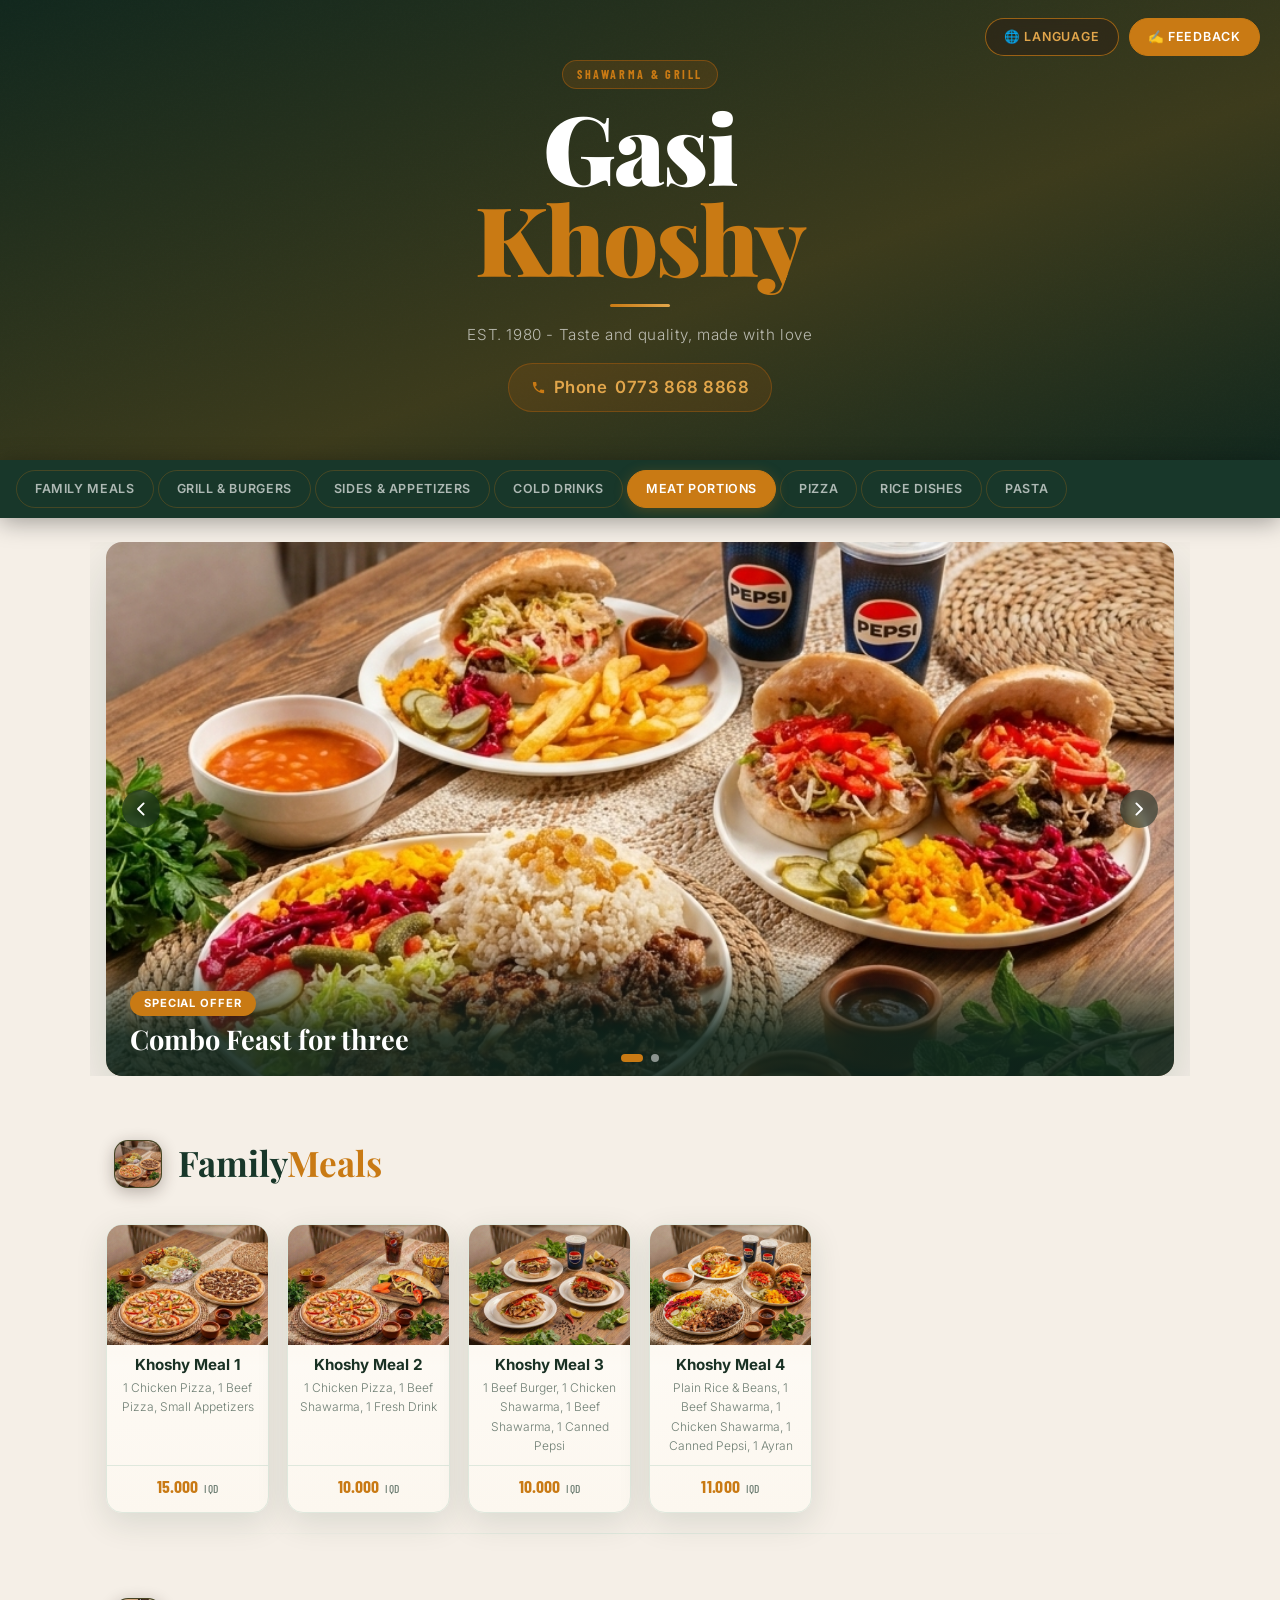
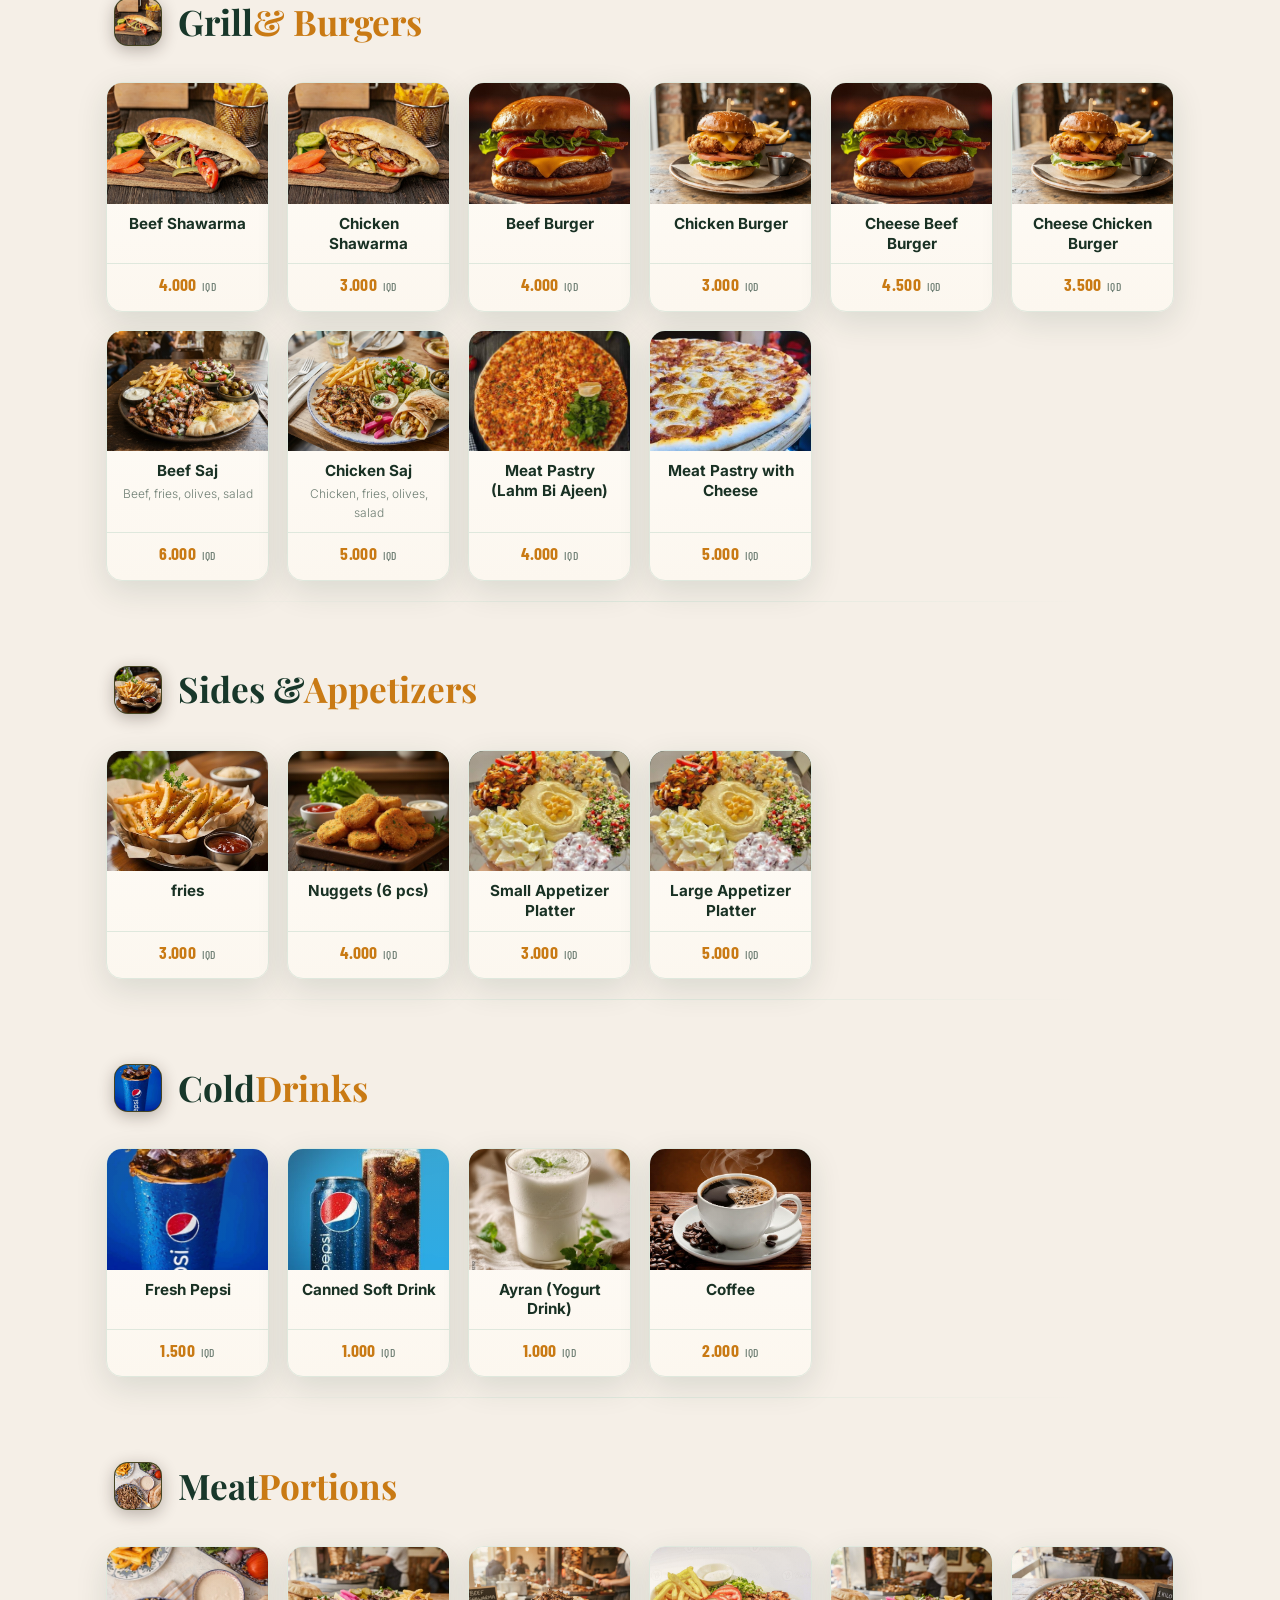
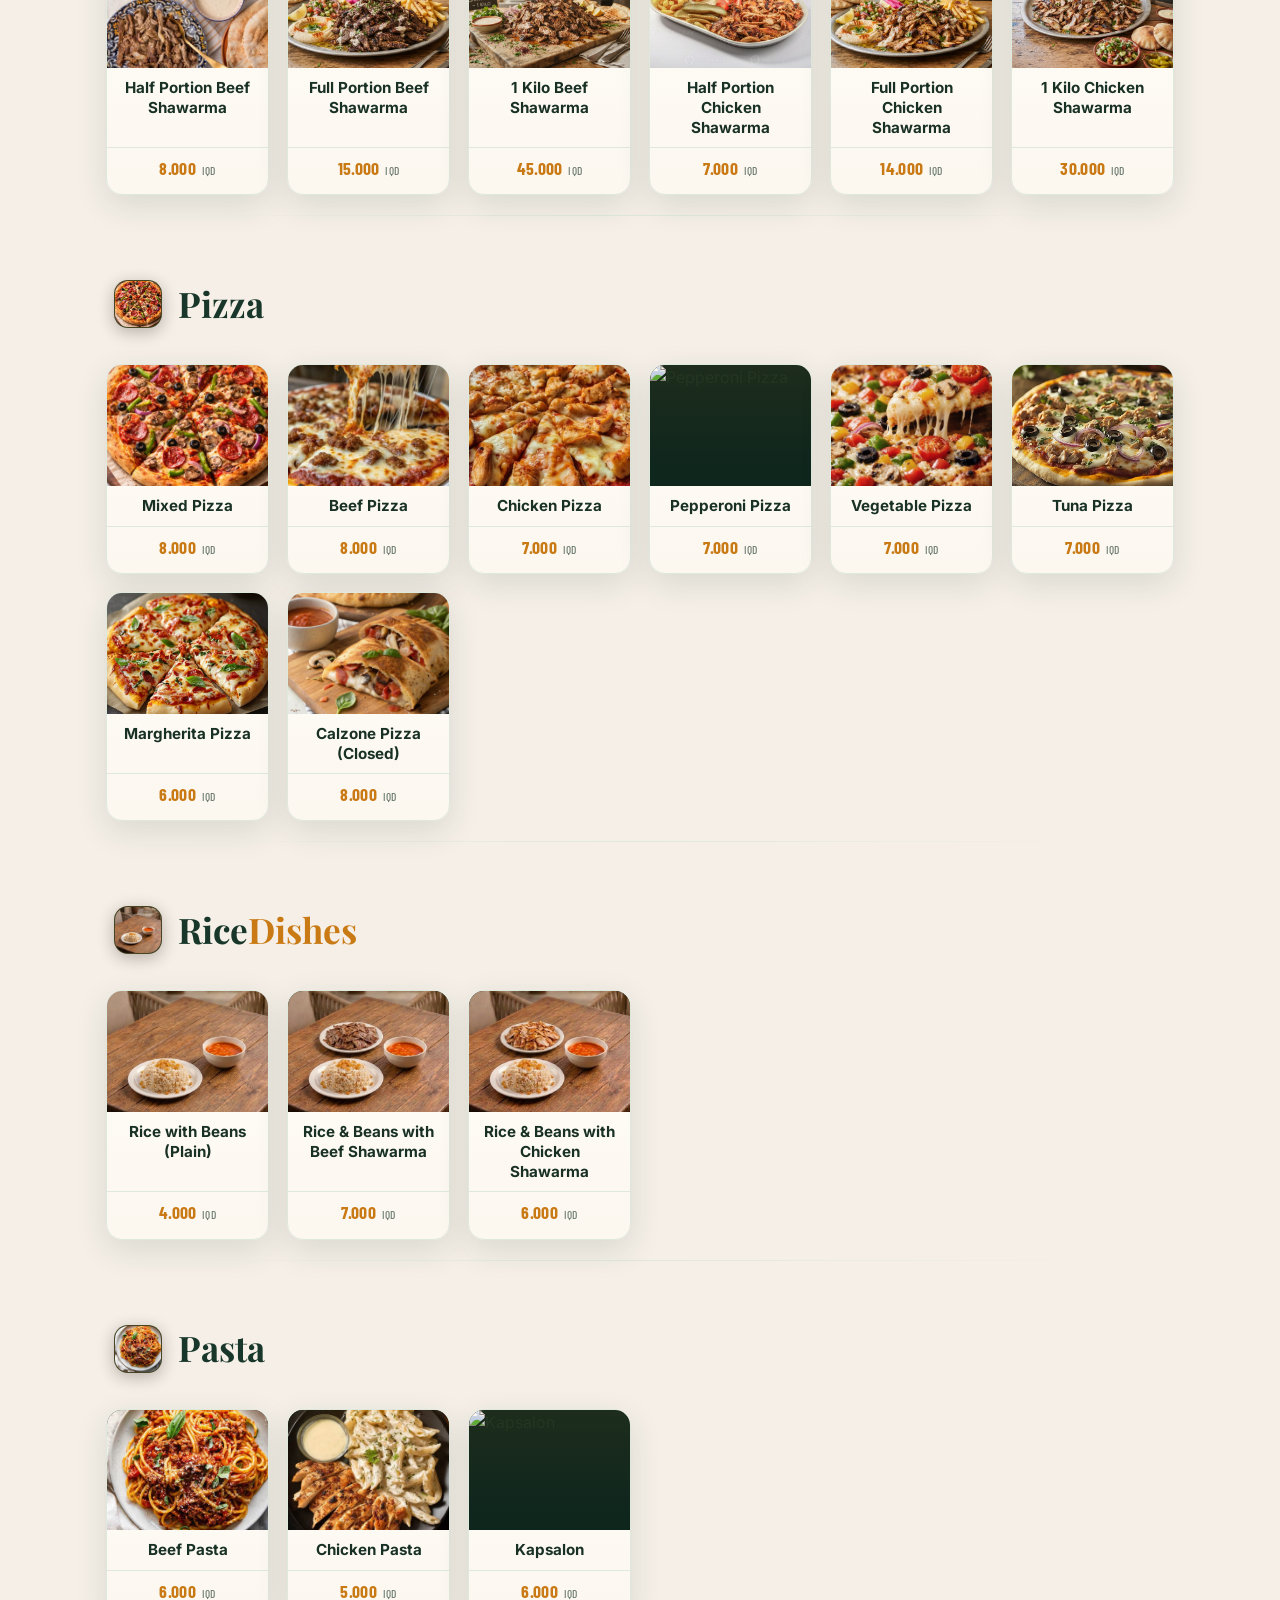
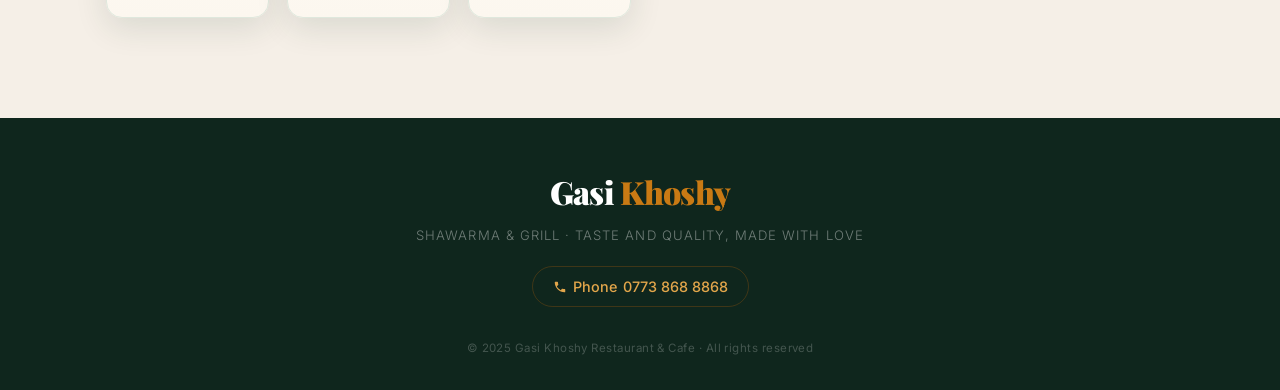
==== commit bb9adf90: "Add files via upload" ====
--- a/menu.html
+++ b/menu.html
@@ -51,6 +51,13 @@
         <div class="carousel-caption">
           <span class="carousel-badge" data-i18n="promo.offerBadge">Special Offer</span>
           <h3 data-i18n="promo.offerTitle">Combo Feast for Three</h3>
+        </div>
+      </div>
+      <div class="carousel-slide">
+        <img src="assets/images/Kapsalon.jpg" alt="Kapsalon" />
+        <div class="carousel-caption">
+          <span class="carousel-badge" data-i18n="promo.newBadge">New Dish</span>
+          <h3 data-i18n="promo.newTitle">Kapsalon</h3>
         </div>
       </div>
       <div class="carousel-slide">
--- a/style.css
+++ b/style.css
@@ -428,6 +428,128 @@
   box-shadow: 0 3px 14px rgba(201, 122, 20, .28);
 }
  
+/* ── PROMO CAROUSEL ─────────────────────────────────────────── */
+.promo-carousel {
+  direction: ltr;
+  position: relative;
+  max-width: 1100px;
+  margin: 24px auto 0;
+  padding: 0 16px;
+  overflow: hidden;
+}
+
+.carousel-track {
+  display: flex;
+  border-radius: var(--radius);
+  overflow-x: hidden;
+  overflow-y: hidden;
+  box-shadow: var(--shadow-lg);
+  scroll-behavior: smooth;
+  scrollbar-width: none;
+}
+
+.carousel-track::-webkit-scrollbar {
+  display: none;
+}
+
+.carousel-slide {
+  position: relative;
+  flex: 0 0 100%;
+  aspect-ratio: 16 / 8;
+  background: var(--espresso3);
+}
+
+.carousel-slide img {
+  width: 100%;
+  height: 100%;
+  object-fit: cover;
+}
+
+.carousel-caption {
+  position: absolute;
+  inset: auto 0 0 0;
+  padding: 40px 24px 20px;
+  background: linear-gradient(180deg, transparent, rgba(15, 38, 29, .88) 70%);
+  color: #fff;
+}
+
+.carousel-badge {
+  display: inline-block;
+  padding: 4px 14px;
+  border-radius: 50px;
+  background: var(--orange);
+  font-size: .7rem;
+  font-weight: 700;
+  letter-spacing: .08em;
+  text-transform: uppercase;
+  margin-bottom: 8px;
+}
+
+.carousel-caption h3 {
+  font-family: 'Playfair Display', serif;
+  font-size: clamp(1.2rem, 3.4vw, 1.7rem);
+  font-weight: 700;
+  line-height: 1.15;
+}
+
+.carousel-arrow {
+  position: absolute;
+  top: 50%;
+  transform: translateY(-50%);
+  width: 38px;
+  height: 38px;
+  border-radius: 50%;
+  display: flex;
+  align-items: center;
+  justify-content: center;
+  background: rgba(15, 38, 29, .55);
+  color: #fff;
+  backdrop-filter: blur(4px);
+  transition: background .2s ease, transform .2s ease;
+  z-index: 2;
+}
+
+.carousel-arrow svg {
+  width: 18px;
+  height: 18px;
+}
+
+.carousel-arrow:hover {
+  background: var(--orange);
+}
+
+.carousel-prev {
+  left: 32px;
+}
+
+.carousel-next {
+  right: 32px;
+}
+
+.carousel-dots {
+  position: absolute;
+  bottom: 14px;
+  left: 50%;
+  transform: translateX(-50%);
+  display: flex;
+  gap: 8px;
+  z-index: 2;
+}
+
+.carousel-dot {
+  width: 8px;
+  height: 8px;
+  border-radius: 50%;
+  background: rgba(255, 255, 255, .5);
+  transition: all .2s ease;
+}
+
+.carousel-dot.active {
+  background: var(--orange);
+  width: 22px;
+  border-radius: 5px;
+}
+
 /* ── MENU SECTIONS ──────────────────────────────────────────── */
 .menu-section {
   padding: 64px 0 20px;
@@ -961,6 +1083,32 @@
     padding: 48px 0 12px;
   }
 
+  .promo-carousel {
+    margin-top: 16px;
+    padding: 0 12px;
+  }
+
+  .carousel-slide {
+    aspect-ratio: 4 / 3;
+  }
+
+  .carousel-arrow {
+    width: 32px;
+    height: 32px;
+  }
+
+  .carousel-prev {
+    left: 20px;
+  }
+
+  .carousel-next {
+    right: 20px;
+  }
+
+  .carousel-caption {
+    padding: 28px 16px 14px;
+  }
+
   body.is-rtl .hero-top-bar {
     left: 12px;
     right: 12px;
@@ -1053,5 +1201,9 @@
     opacity: 1;
     transform: none !important;
   }
-}
- 
+
+  .carousel-track {
+    scroll-behavior: auto;
+  }
+}
+ 
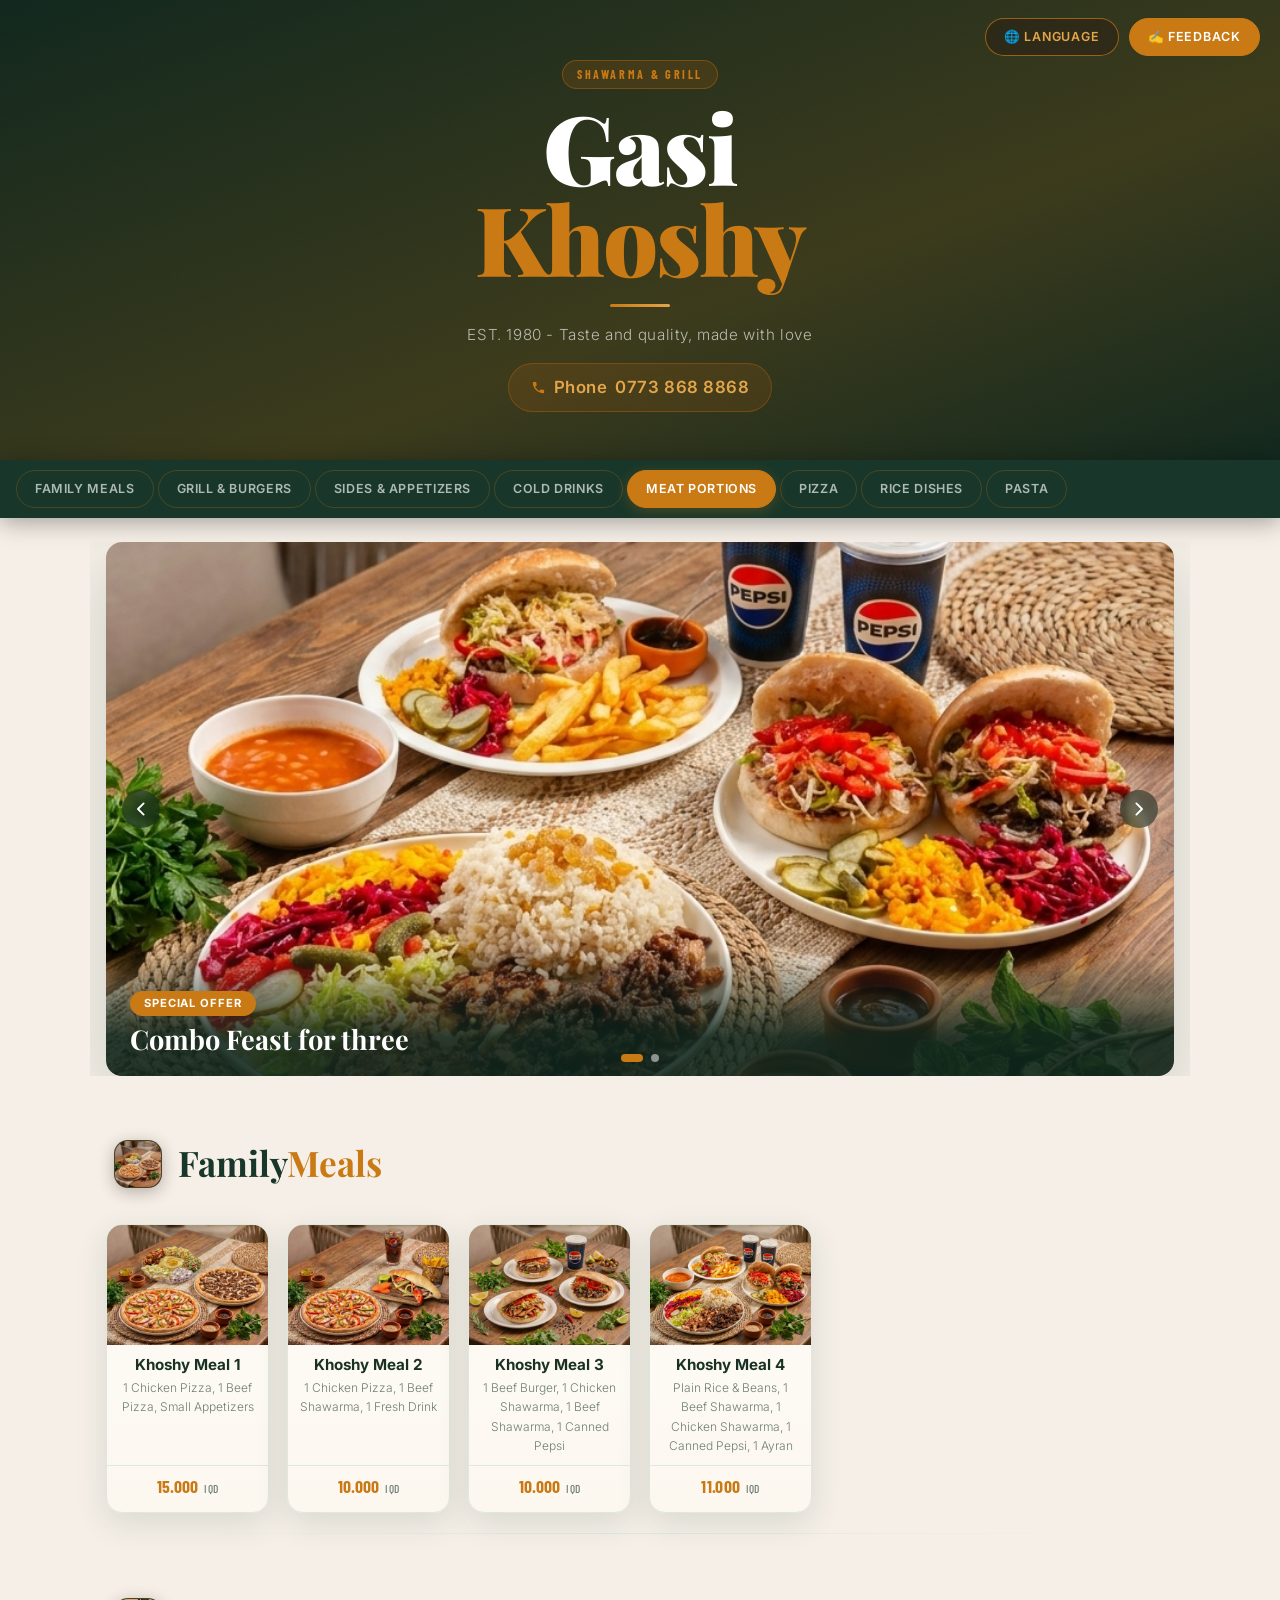
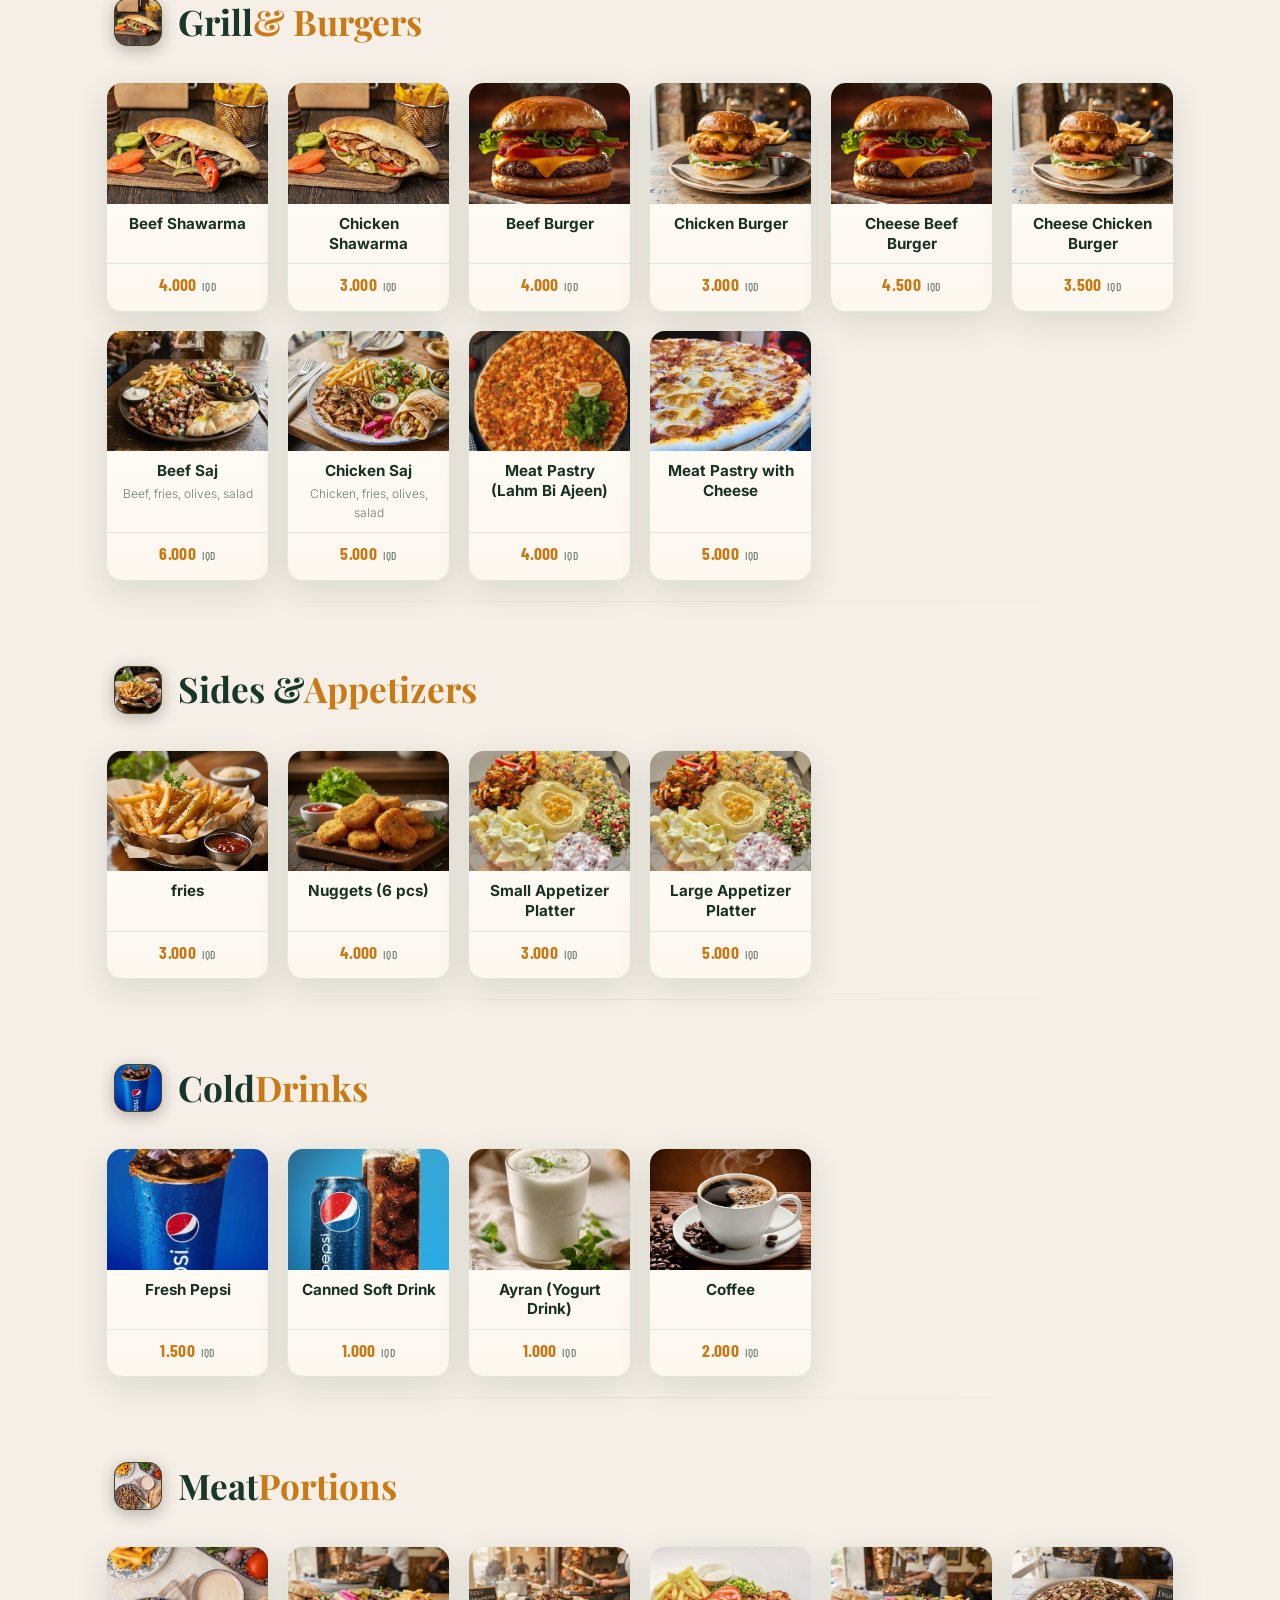
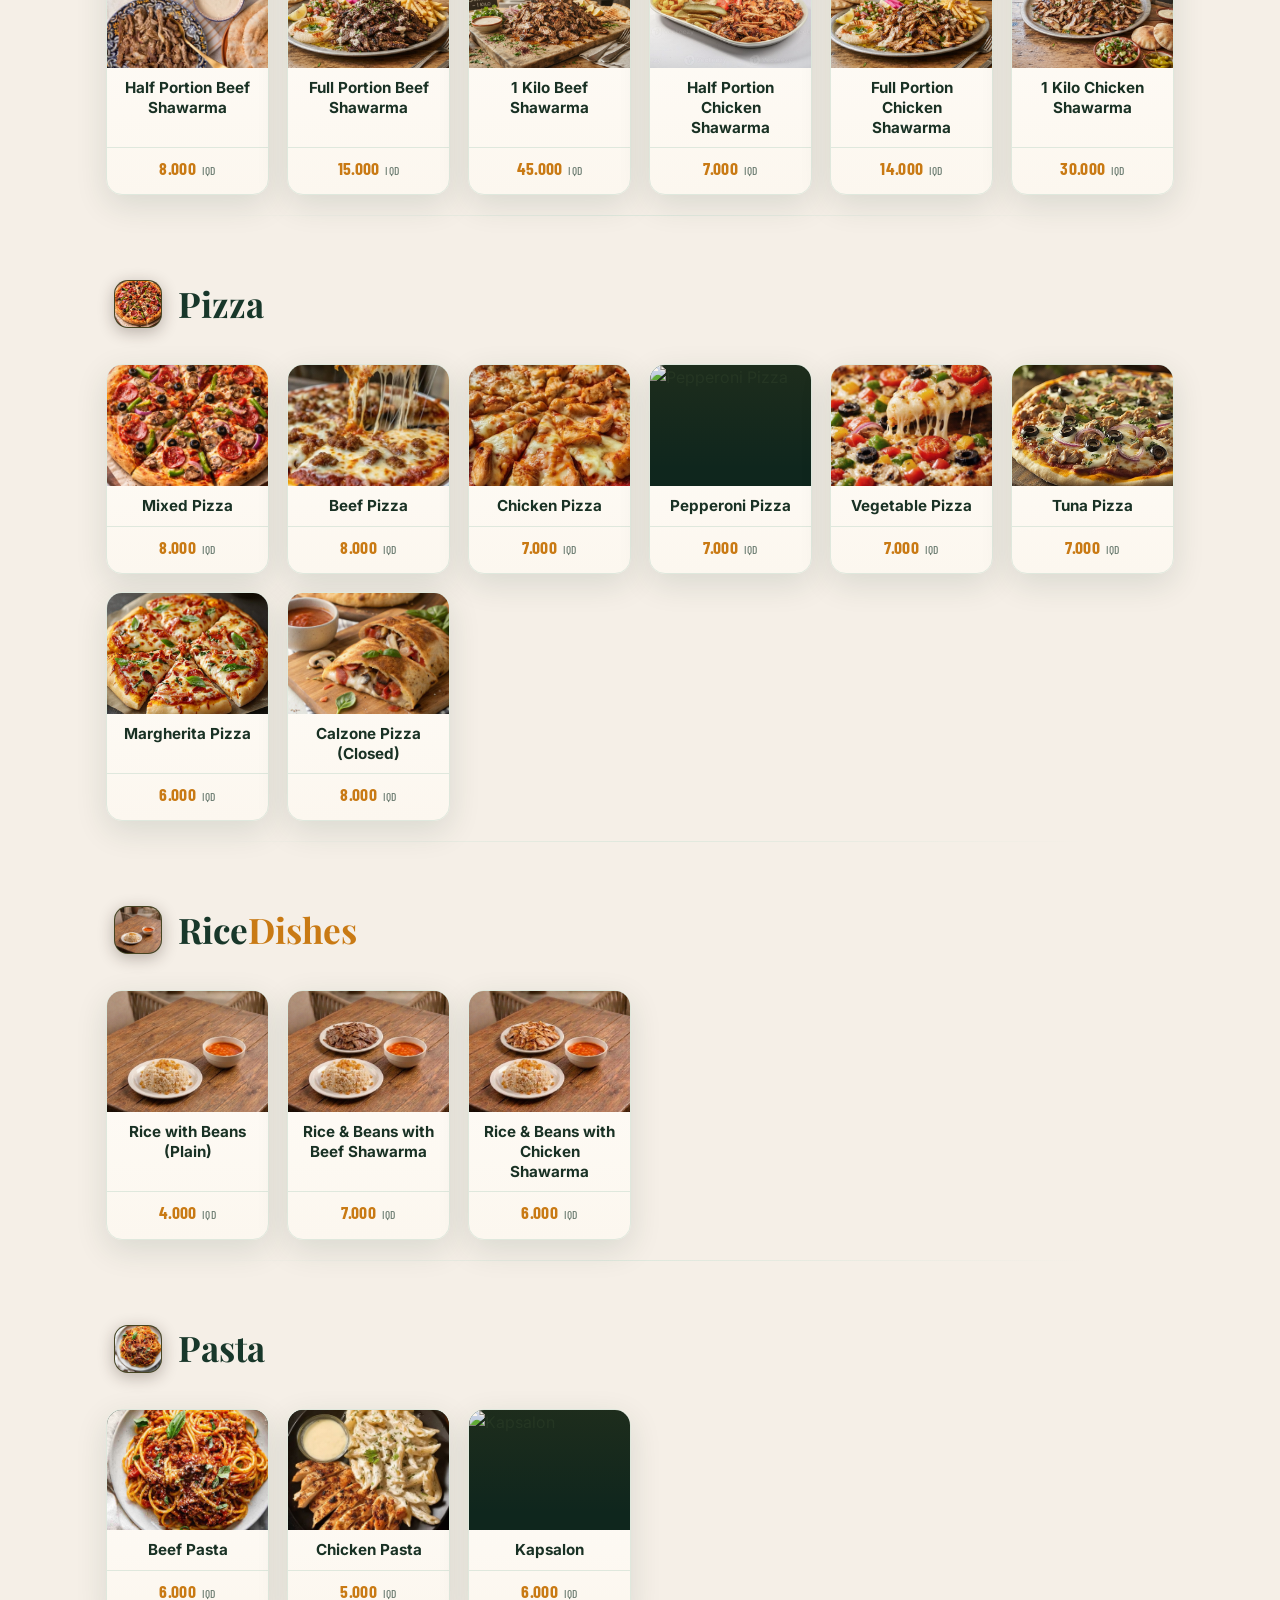
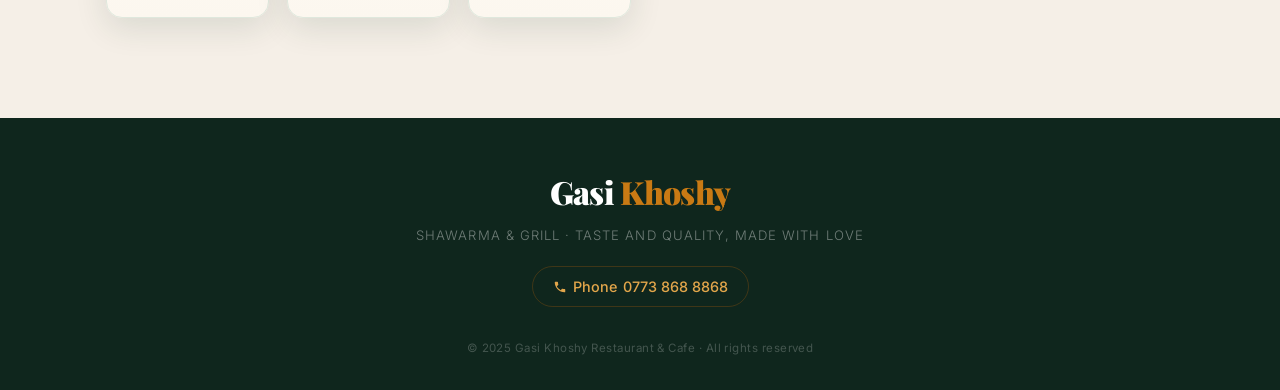
==== commit 669e46c0: "Remove Kapsalon carousel slide Removed the Kapsalon carousel slide from the menu." ====
--- a/menu.html
+++ b/menu.html
@@ -60,13 +60,7 @@
           <h3 data-i18n="promo.newTitle">Kapsalon</h3>
         </div>
       </div>
-      <div class="carousel-slide">
-        <img src="assets/images/Kapsalon.jpg" alt="Kapsalon" />
-        <div class="carousel-caption">
-          <span class="carousel-badge" data-i18n="promo.newBadge">New Dish</span>
-          <h3 data-i18n="promo.newTitle">Kapsalon</h3>
-        </div>
-      </div>
+      
     </div>
 
     <button class="carousel-arrow carousel-prev" onclick="carouselMove(-1)" aria-label="Previous slide">
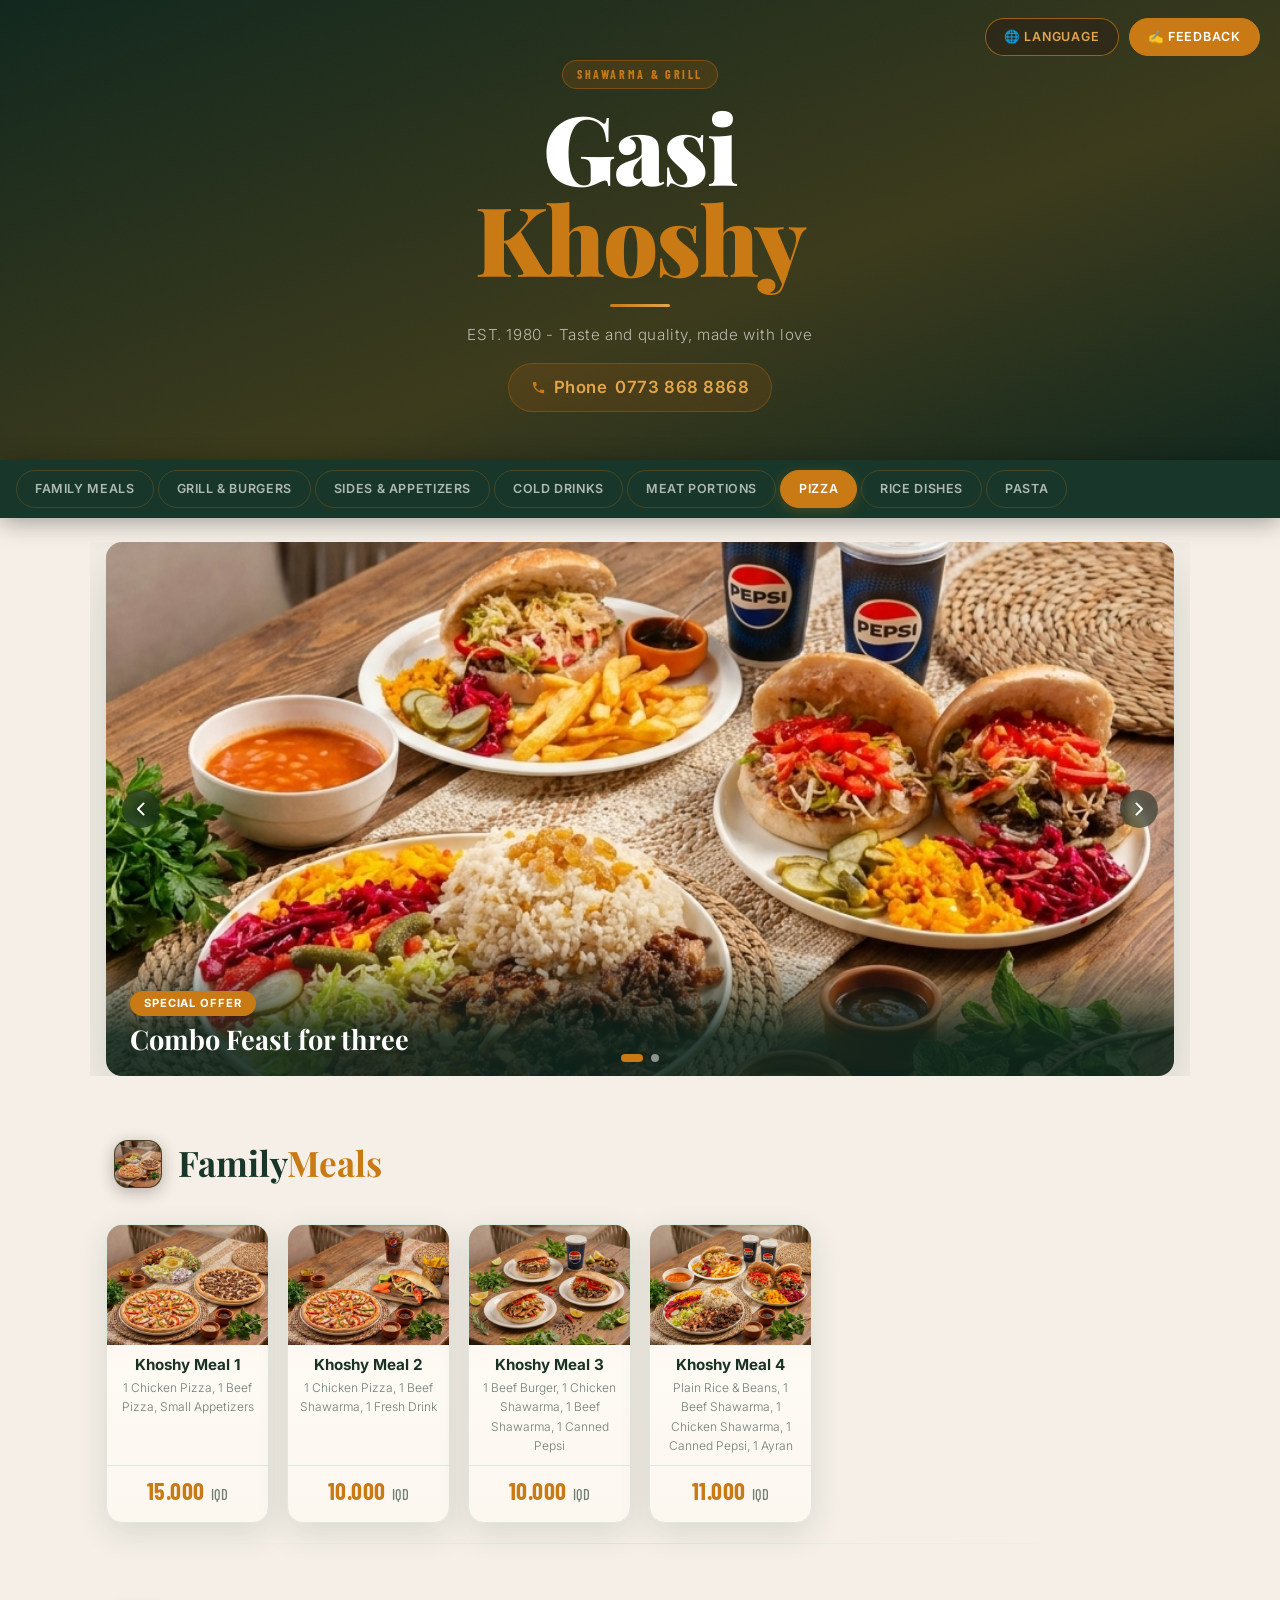
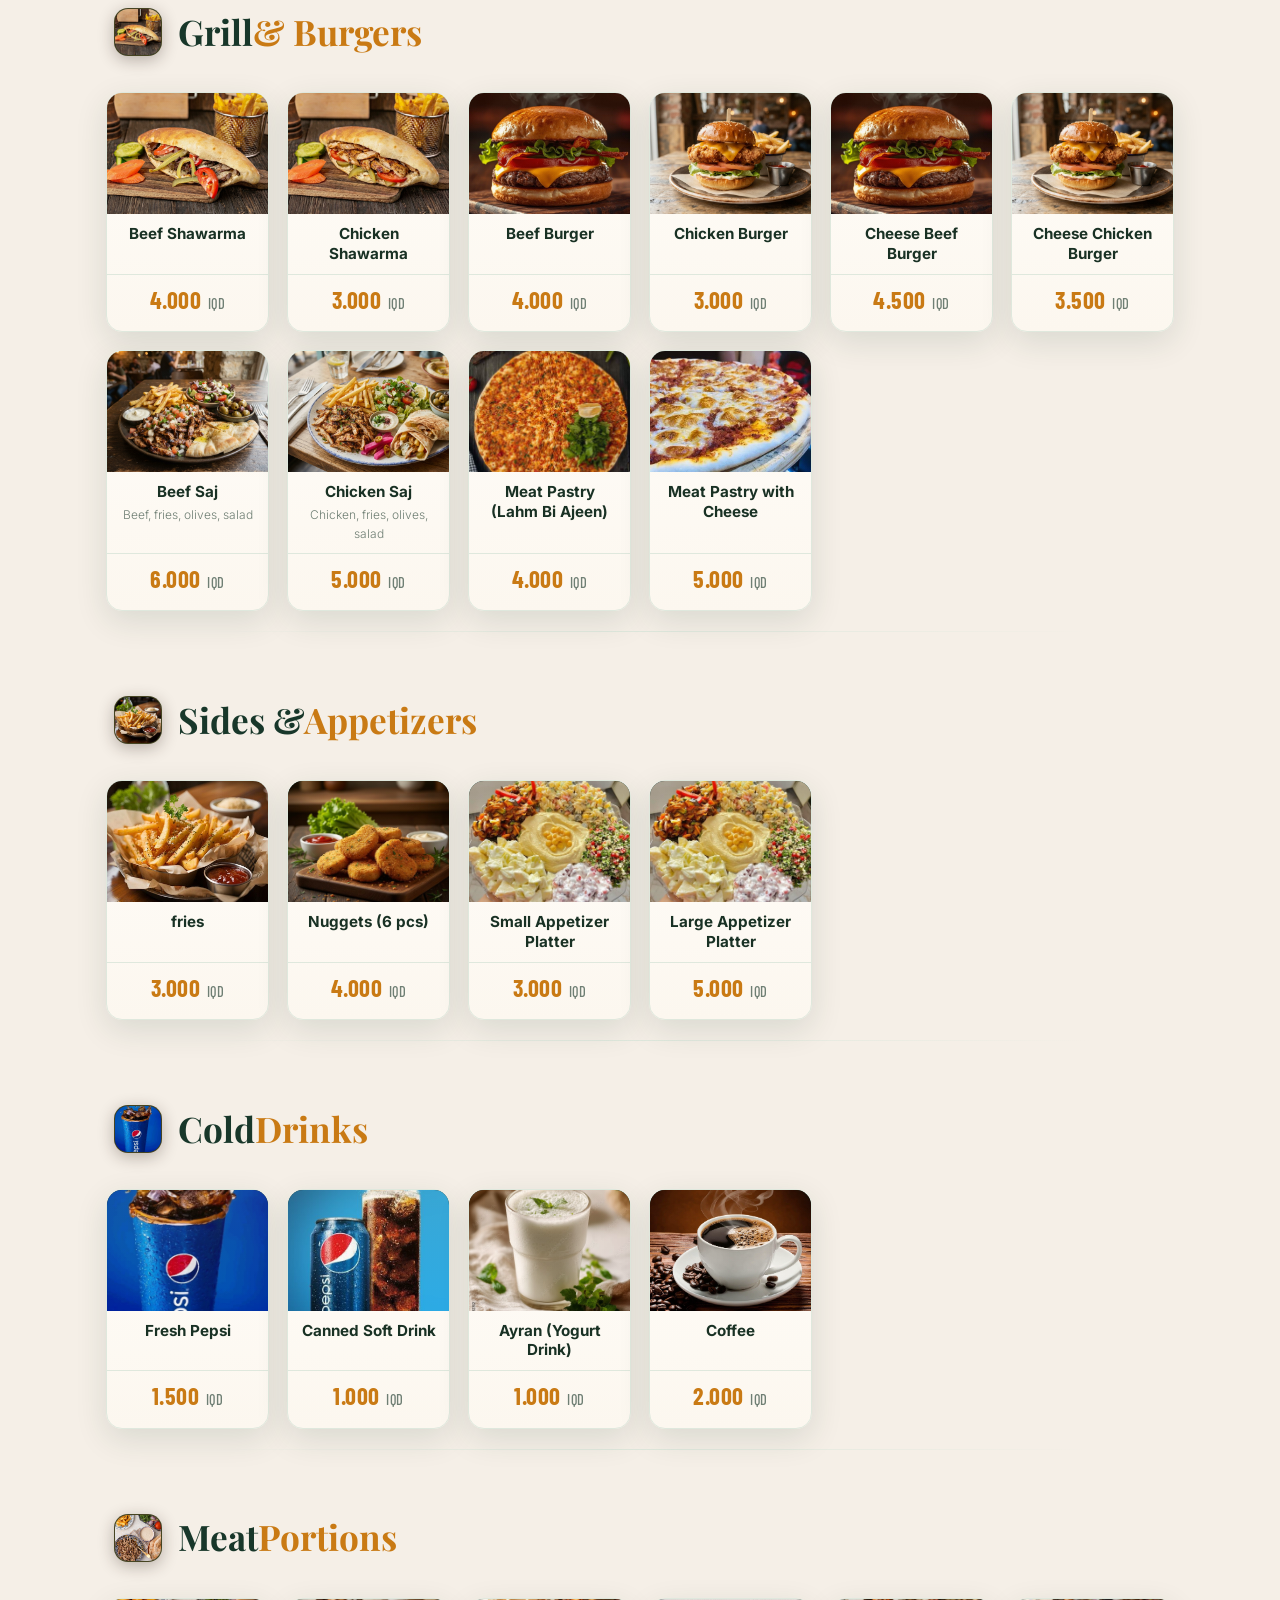
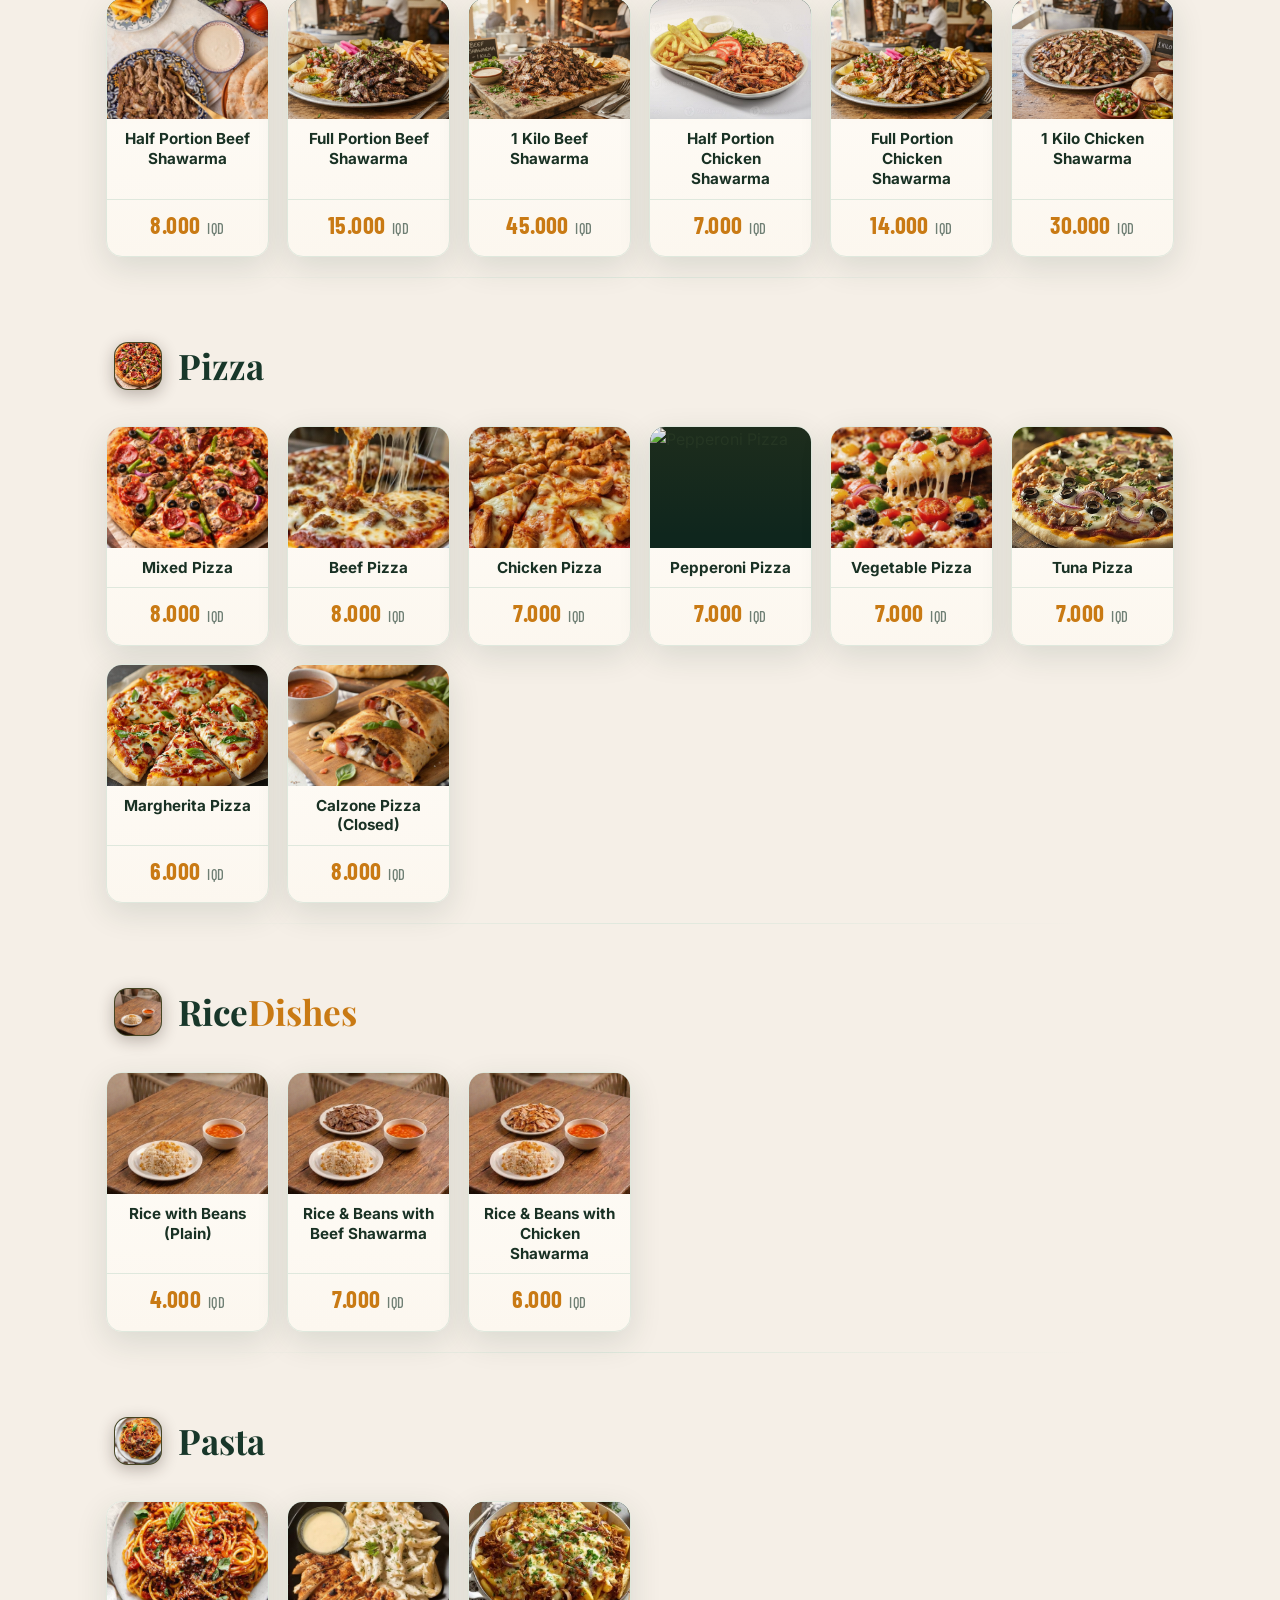
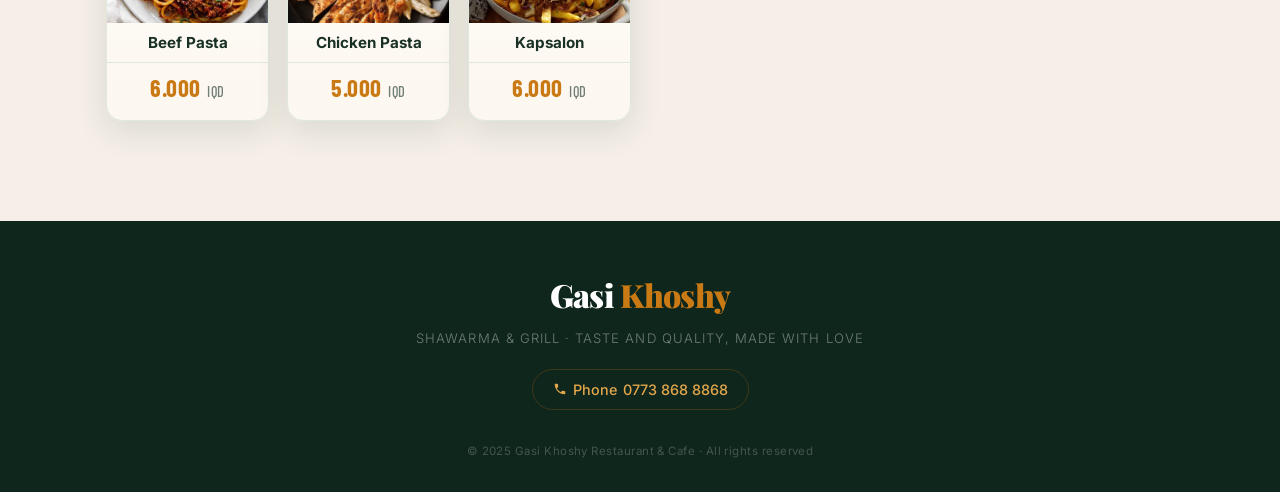
==== commit 6af9b577: "Fix image source case sensitivity for Kapsalon" ====
--- a/menu.html
+++ b/menu.html
@@ -54,7 +54,7 @@
         </div>
       </div>
       <div class="carousel-slide">
-        <img src="assets/images/Kapsalon.jpg" alt="Kapsalon" />
+        <img src="assets/images/kapsalon.jpg" alt="Kapsalon" />
         <div class="carousel-caption">
           <span class="carousel-badge" data-i18n="promo.newBadge">New Dish</span>
           <h3 data-i18n="promo.newTitle">Kapsalon</h3>
--- a/style.css
+++ b/style.css
@@ -681,7 +681,7 @@
 /* Price badge */
 .item-price {
   font-family: 'Barlow Condensed', sans-serif;
-  font-size: 1.1rem;
+  font-size: 1.5rem;
   font-weight: 700;
   color: var(--orange);
   letter-spacing: .02em;
@@ -693,7 +693,7 @@
 }
  
 .item-price .currency {
-  font-size: .72rem;
+  font-size: .9rem;
   font-weight: 500;
   color: var(--muted);
   display: inline;
@@ -940,7 +940,7 @@
   background: rgba(201, 122, 20, .11);
   color: var(--orange);
   font-family: 'Barlow Condensed', sans-serif;
-  font-size: 1.1rem;
+  font-size: 1.5rem;
   font-weight: 700;
 }
 
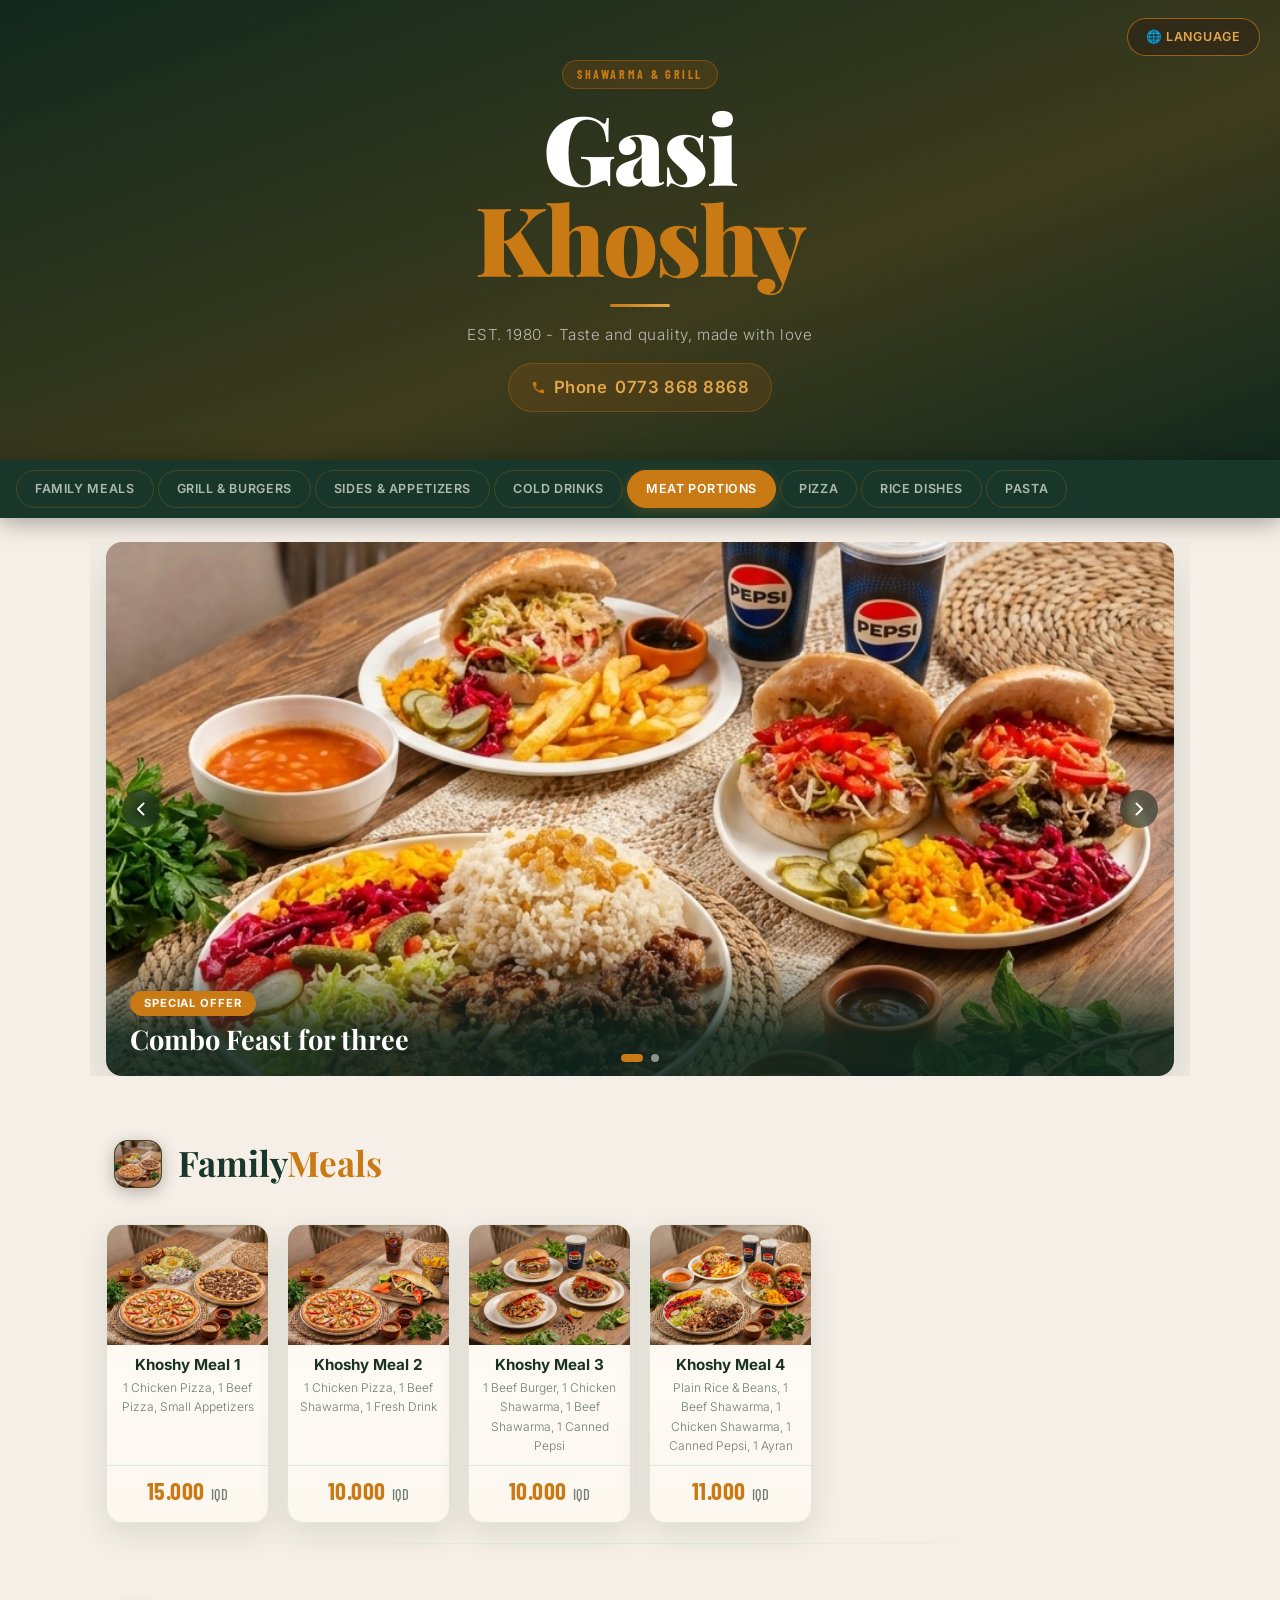
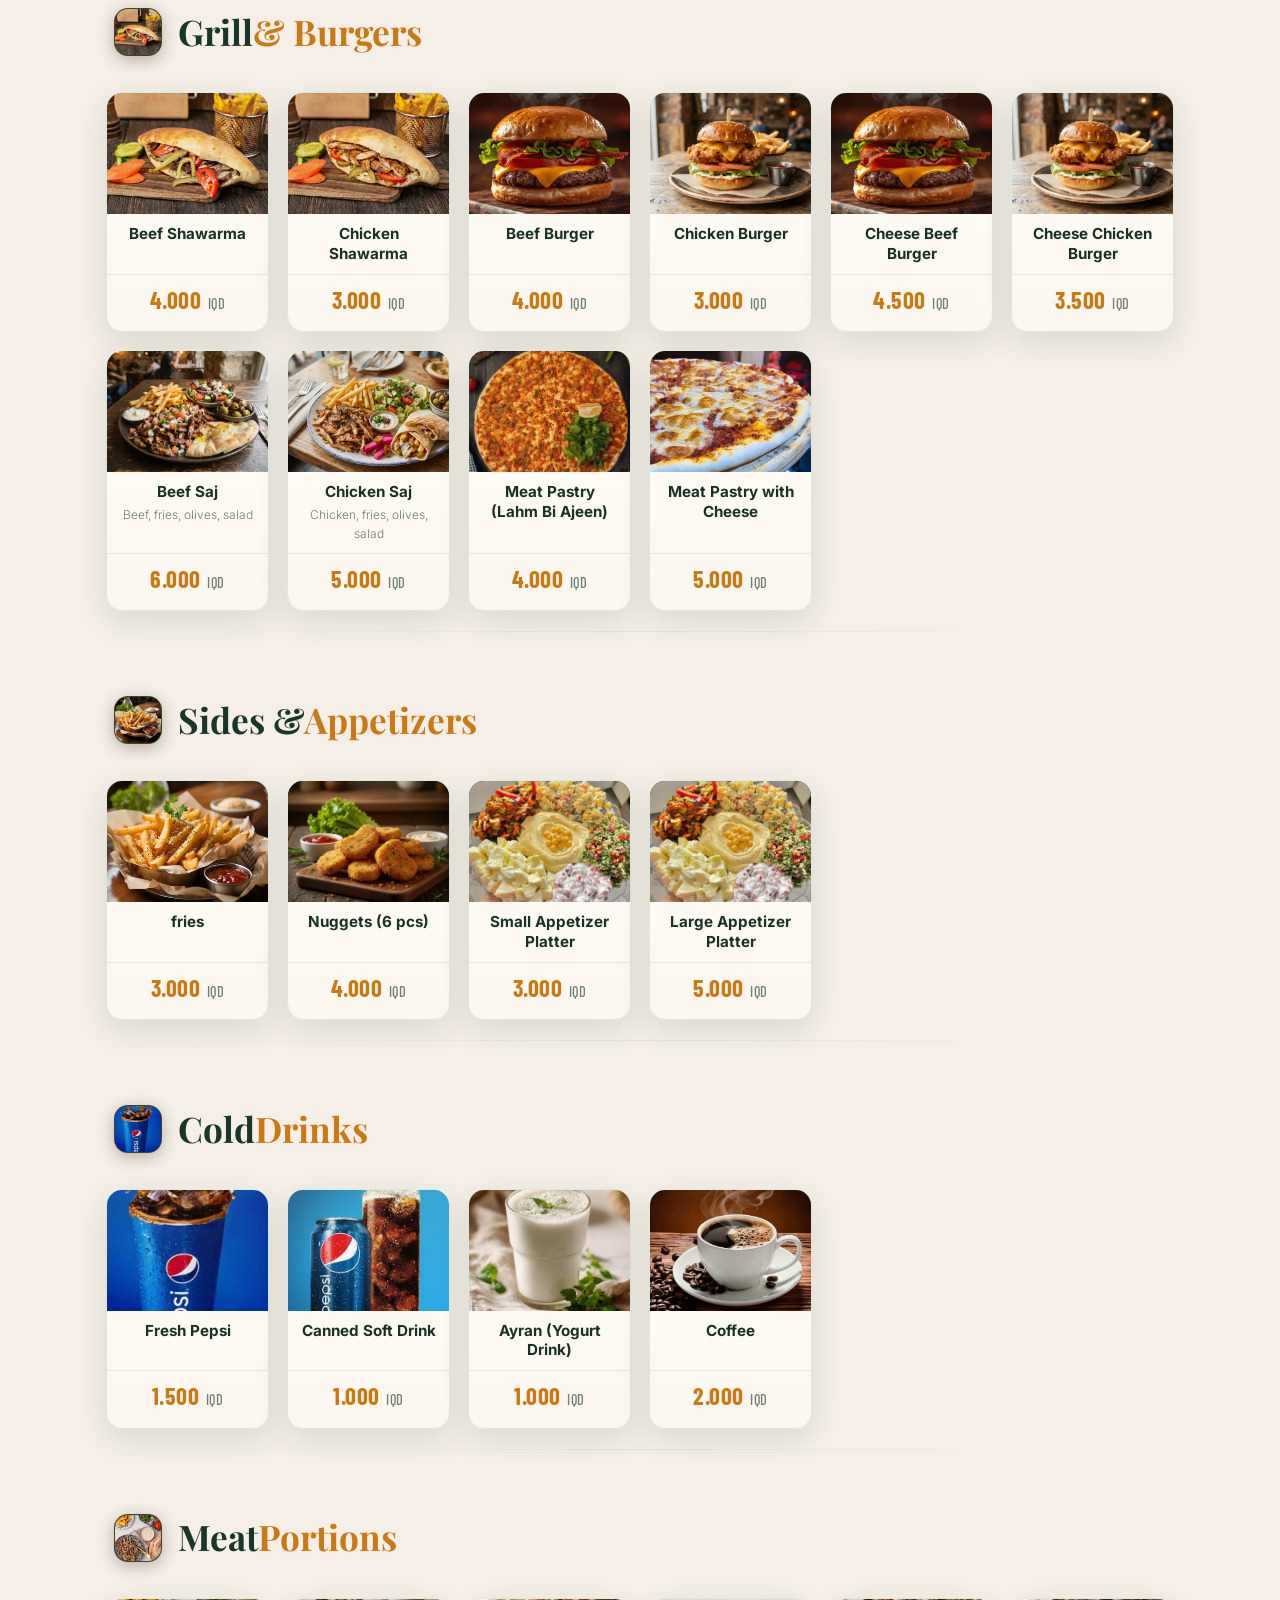
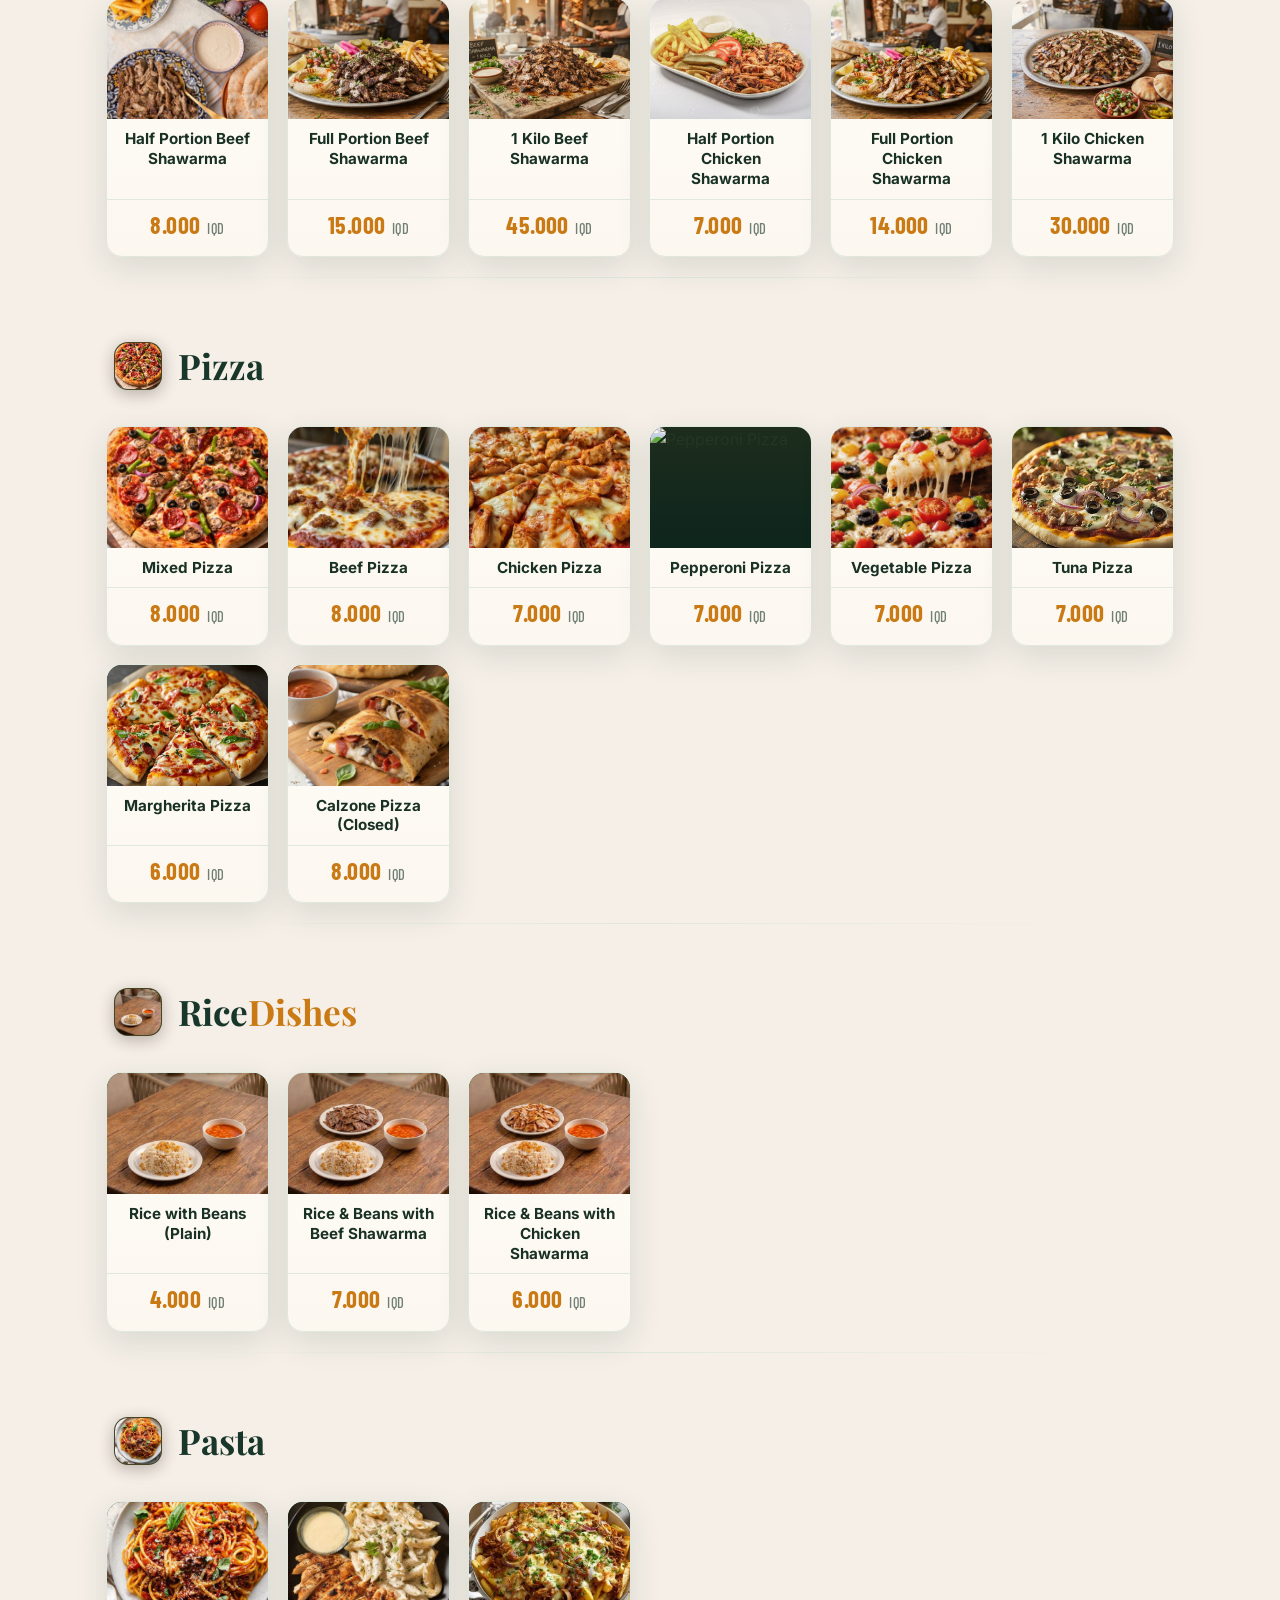
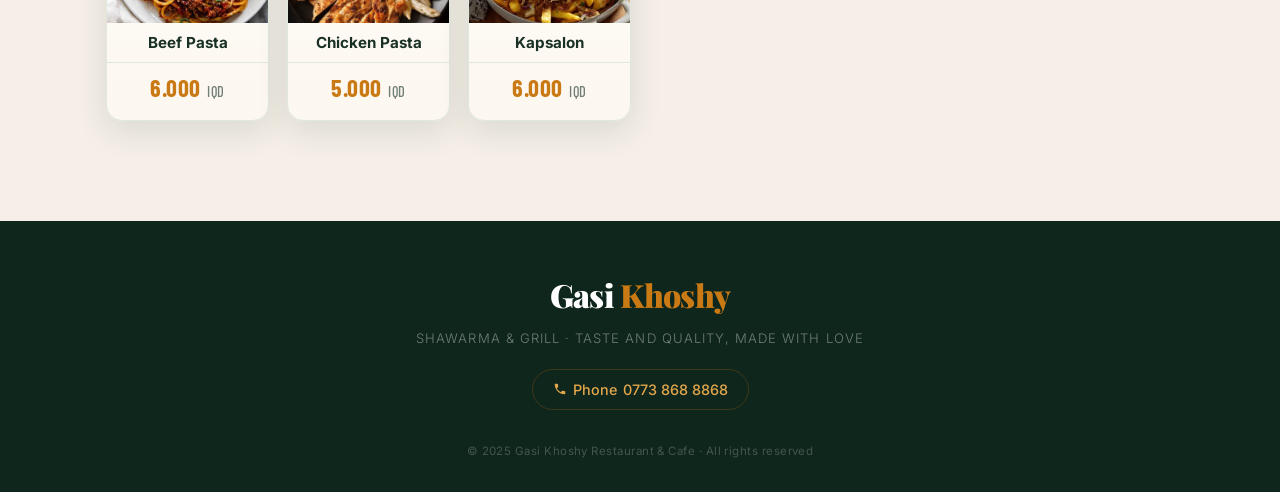
==== commit 57c9b6f6: "Remove feedback button from hero top bar Removed the feedback button from the hero top bar." ====
--- a/menu.html
+++ b/menu.html
@@ -18,7 +18,7 @@
 
     <div class="hero-top-bar">
       <button class="hero-btn hero-btn-outline" onclick="openLang()" data-i18n="buttons.language">Language</button>
-      <button class="hero-btn hero-btn-fill" onclick="openFeedback()" data-i18n="buttons.feedback">Feedback</button>
+     
     </div>
 
     <div class="hero-content">
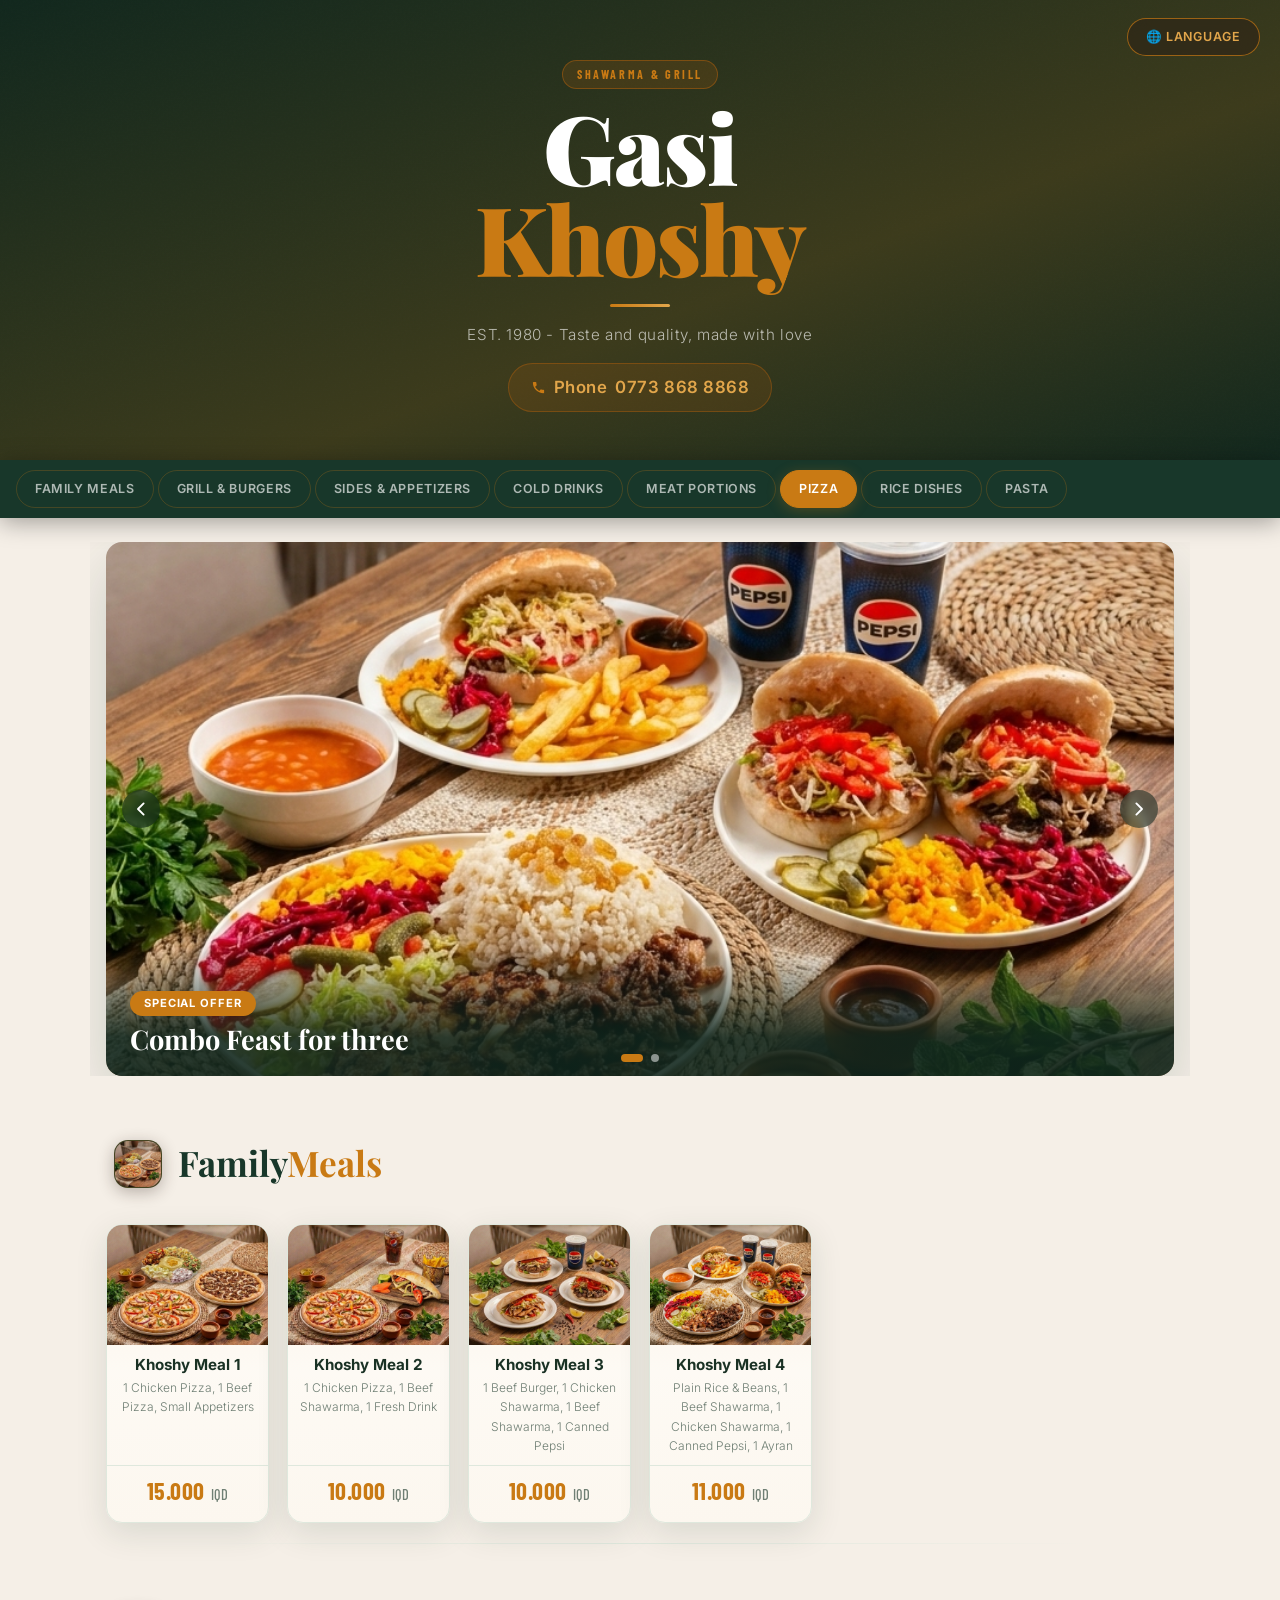
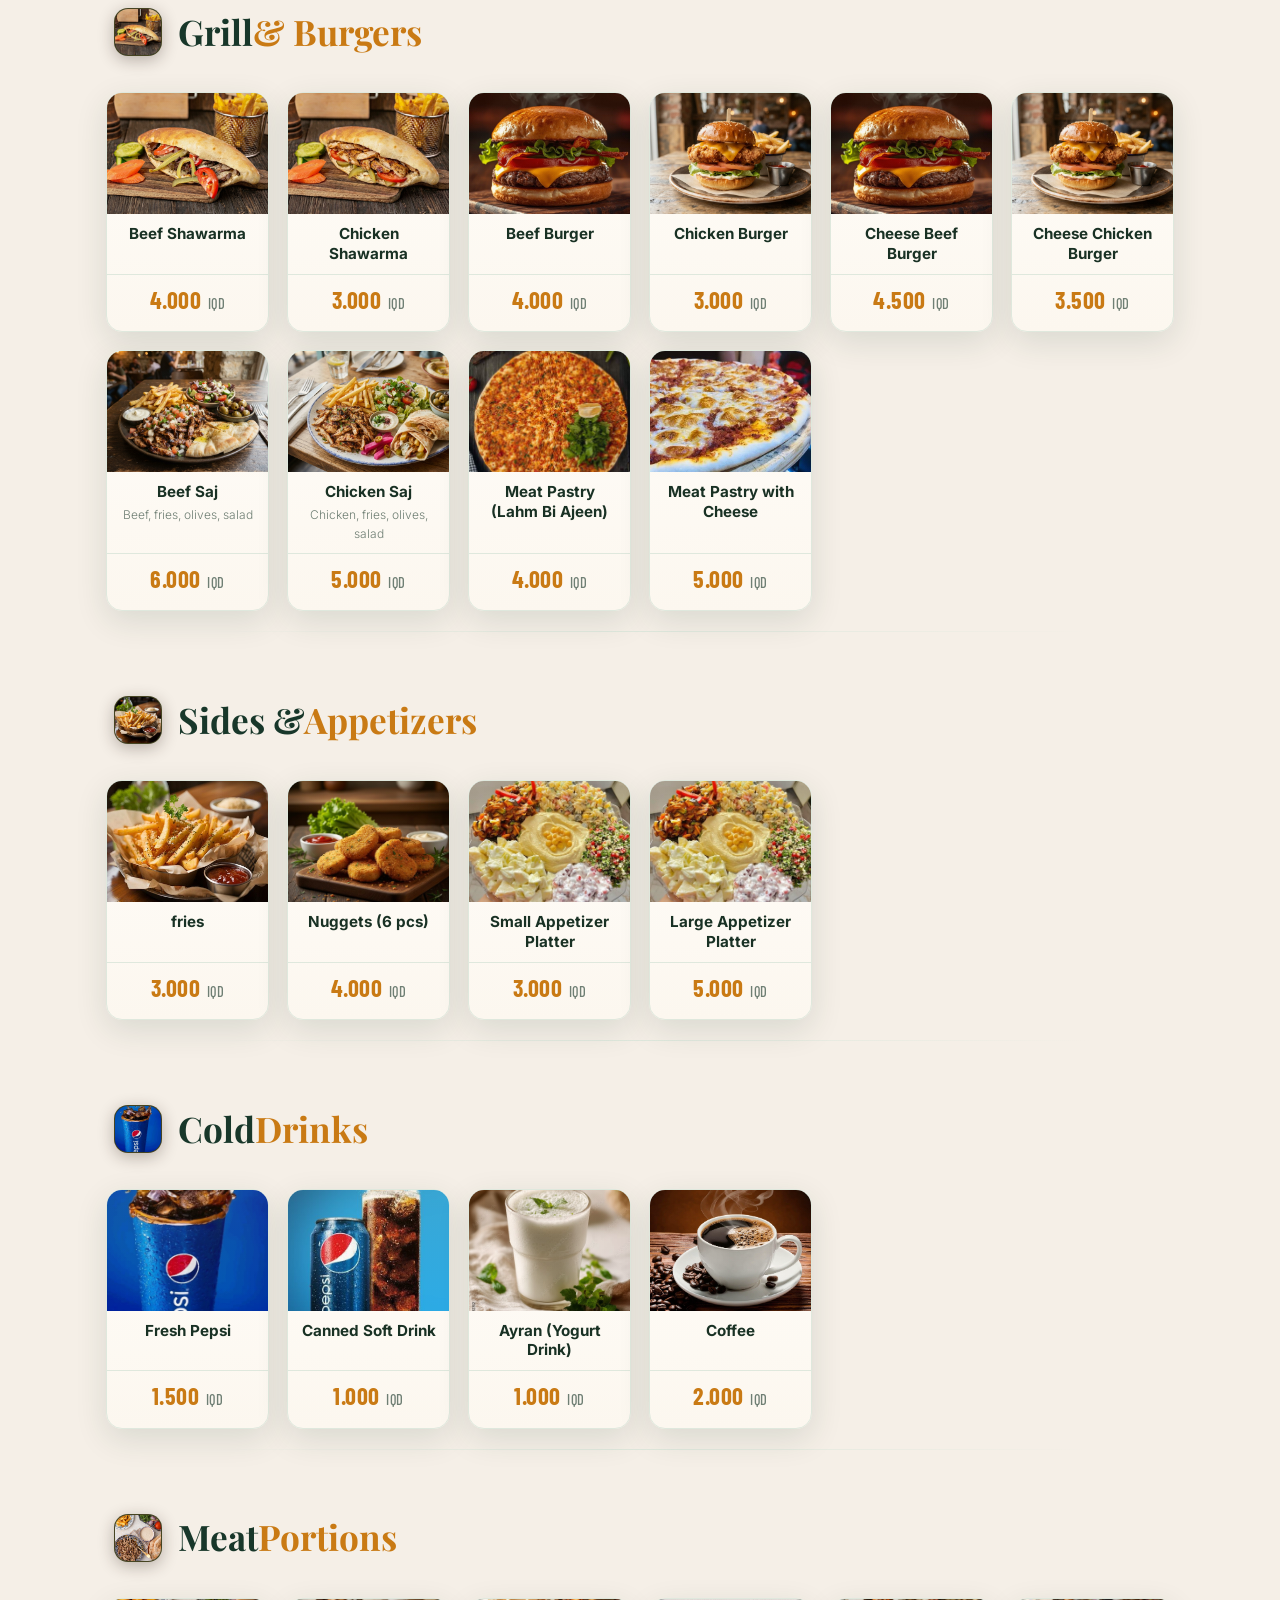
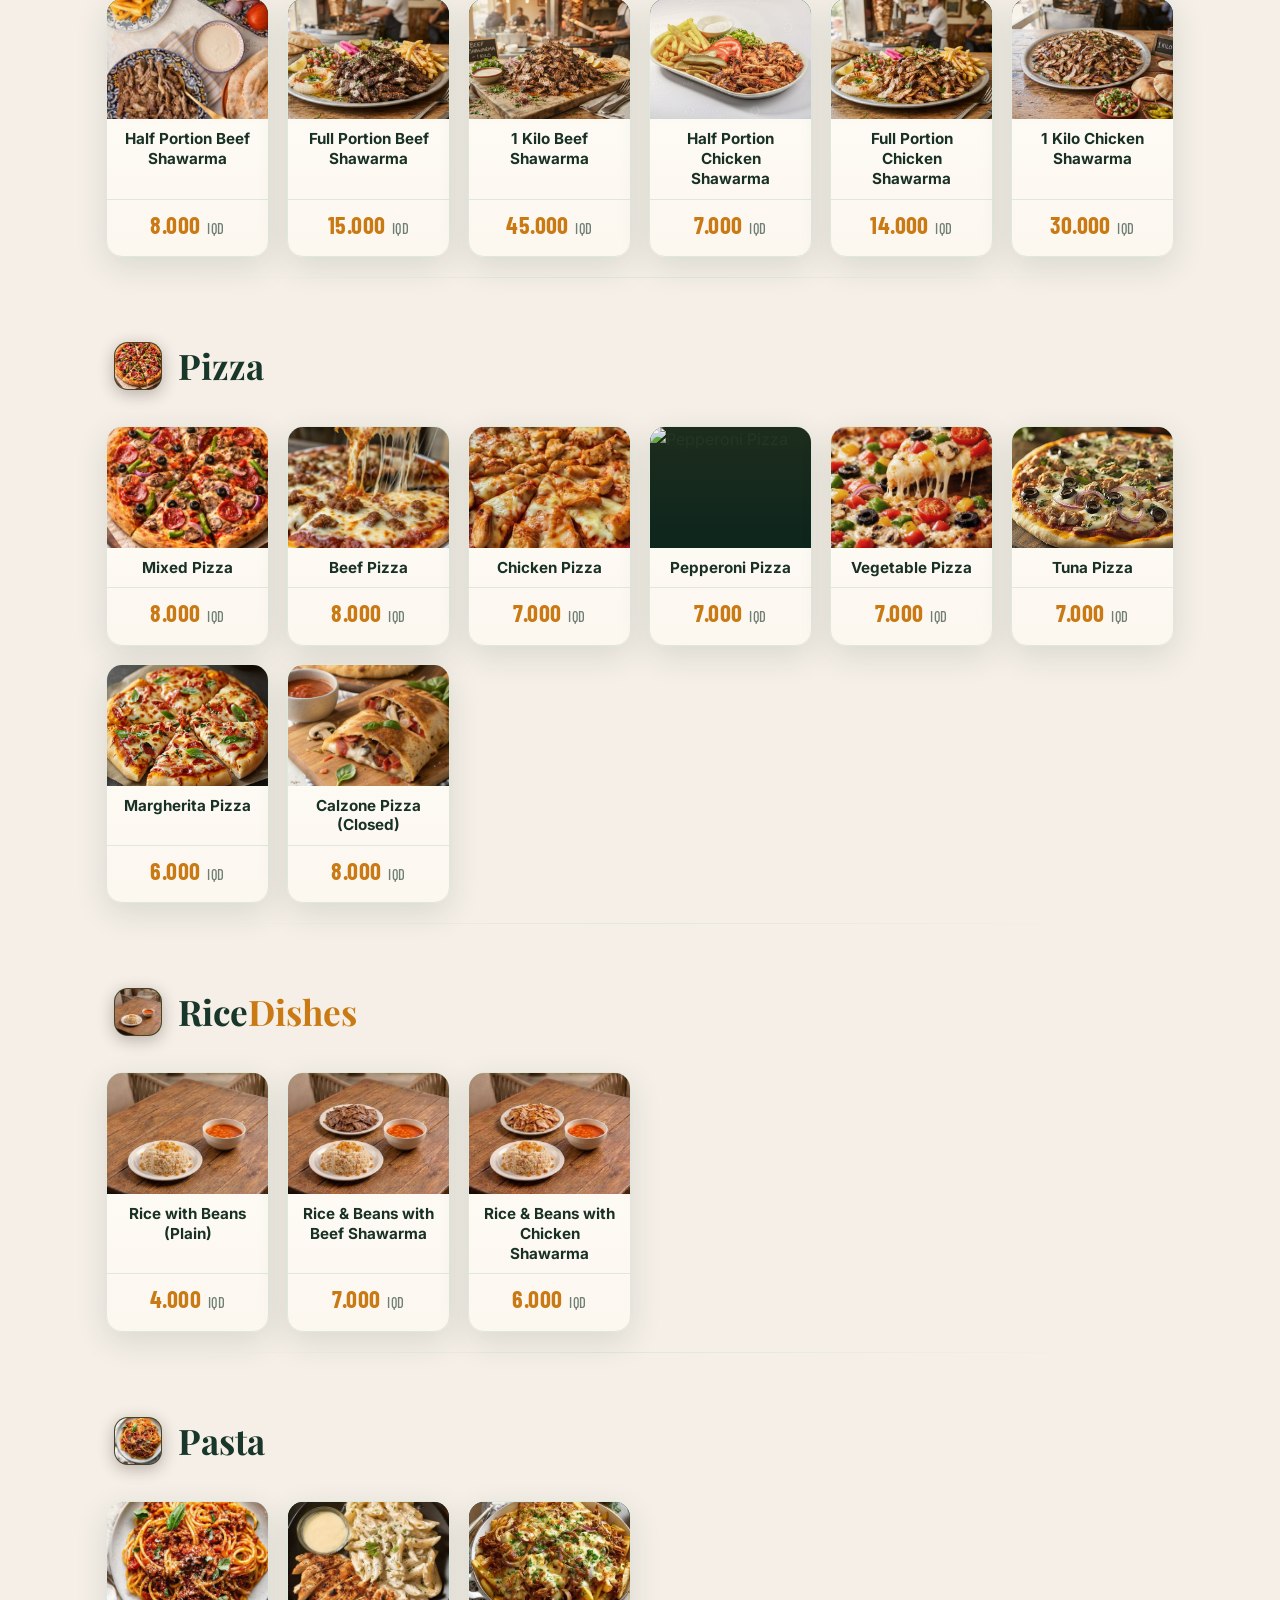
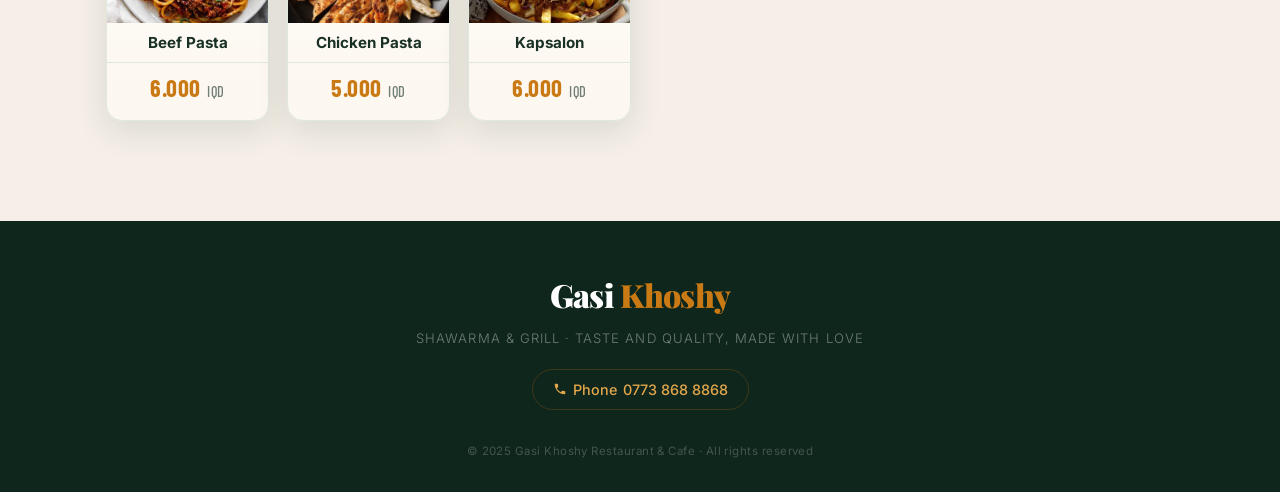
==== commit 726a2288: "Delete feedback modal section from menu.html Removed feedback modal from the menu HTML." ====
--- a/menu.html
+++ b/menu.html
@@ -118,15 +118,6 @@
     </div>
   </div>
 
-  <!-- FEEDBACK MODAL -->
-  <div class="overlay" id="feedbackOverlay" onclick="closeAll(event)">
-    <div class="modal" role="dialog" aria-modal="true" aria-labelledby="feedbackTitle">
-      <span class="modal-close" onclick="closeAll()" aria-label="Close" data-i18n-attr="aria-label:buttons.close">×</span>
-      <h2 id="feedbackTitle" data-i18n="modals.feedbackTitle">Share Feedback</h2>
-      <p data-i18n="modals.feedbackDescription">How was your experience? We'd love to hear from you.</p>
-      <div class="feedback-form" id="feedbackForm"></div>
-    </div>
-  </div>
 
   <!-- ITEM DETAILS MODAL -->
   <div class="overlay" id="itemDetailsOverlay" onclick="closeAll(event)">
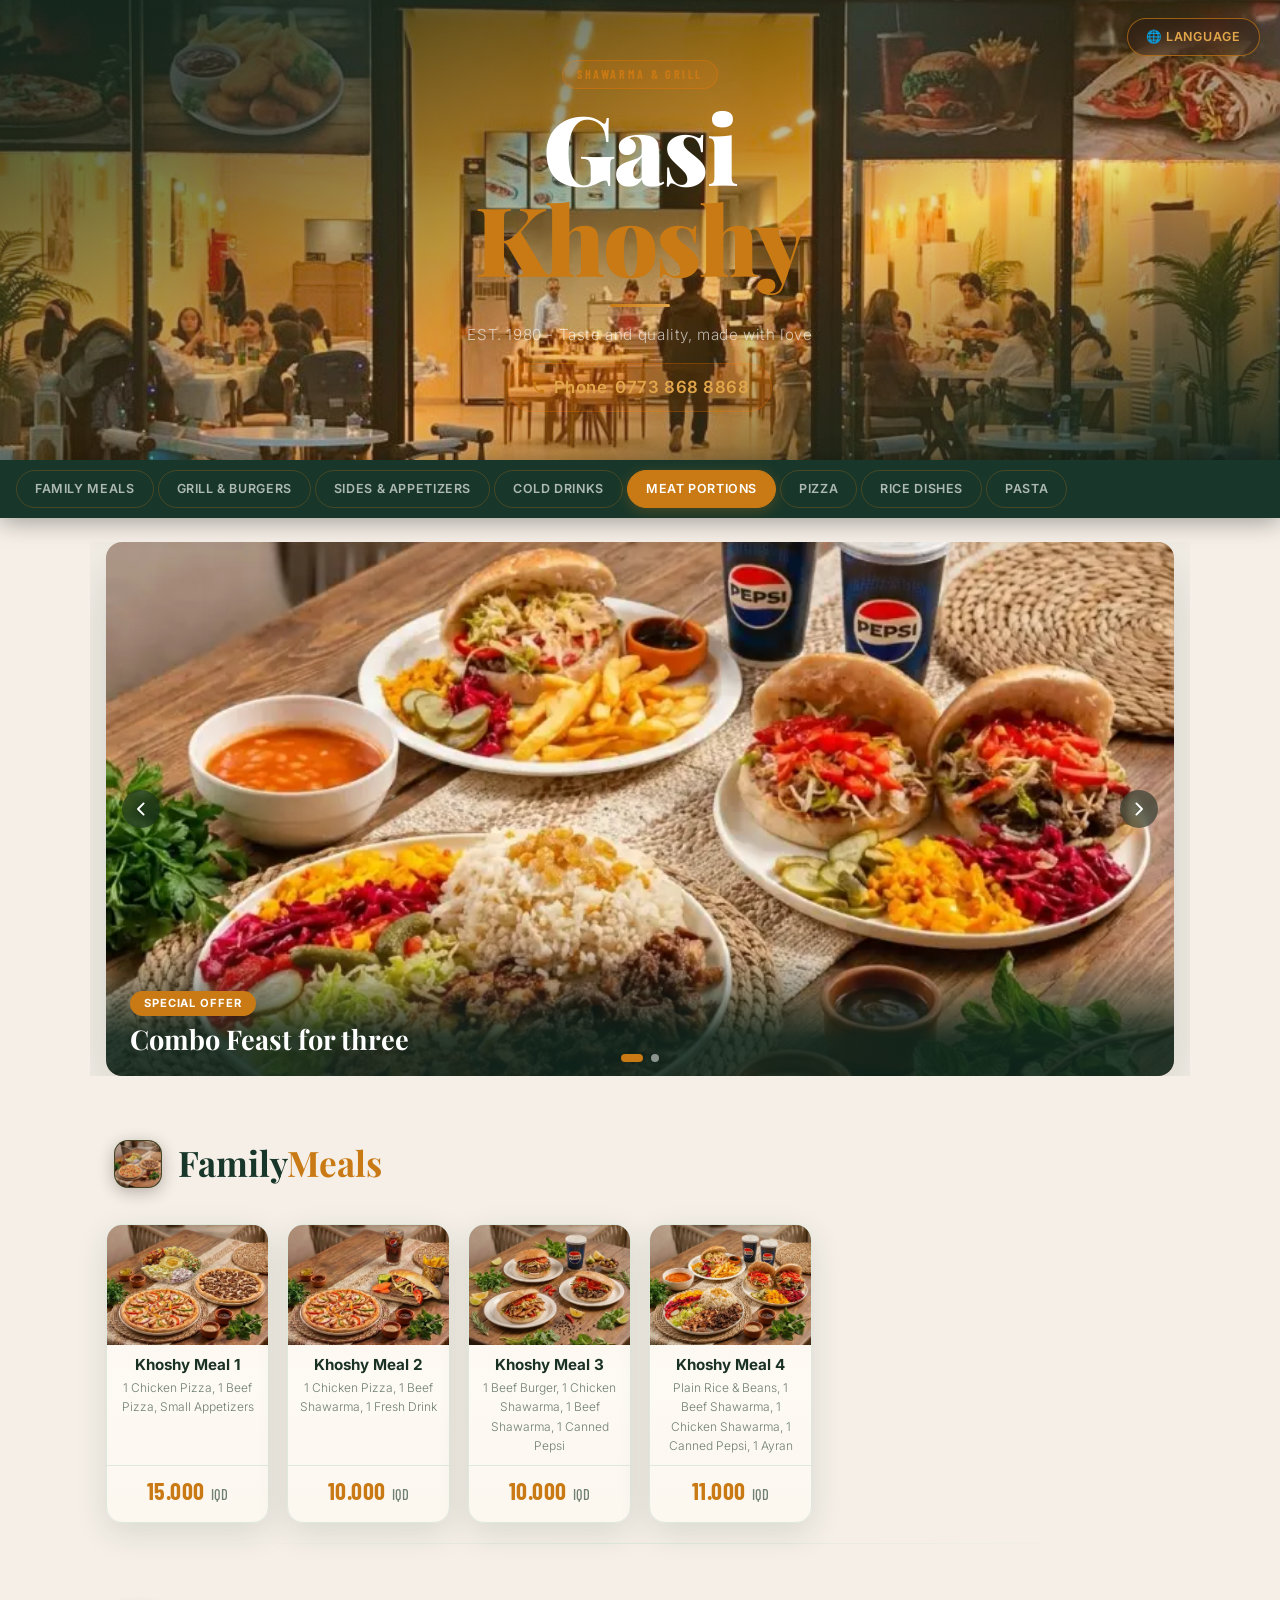
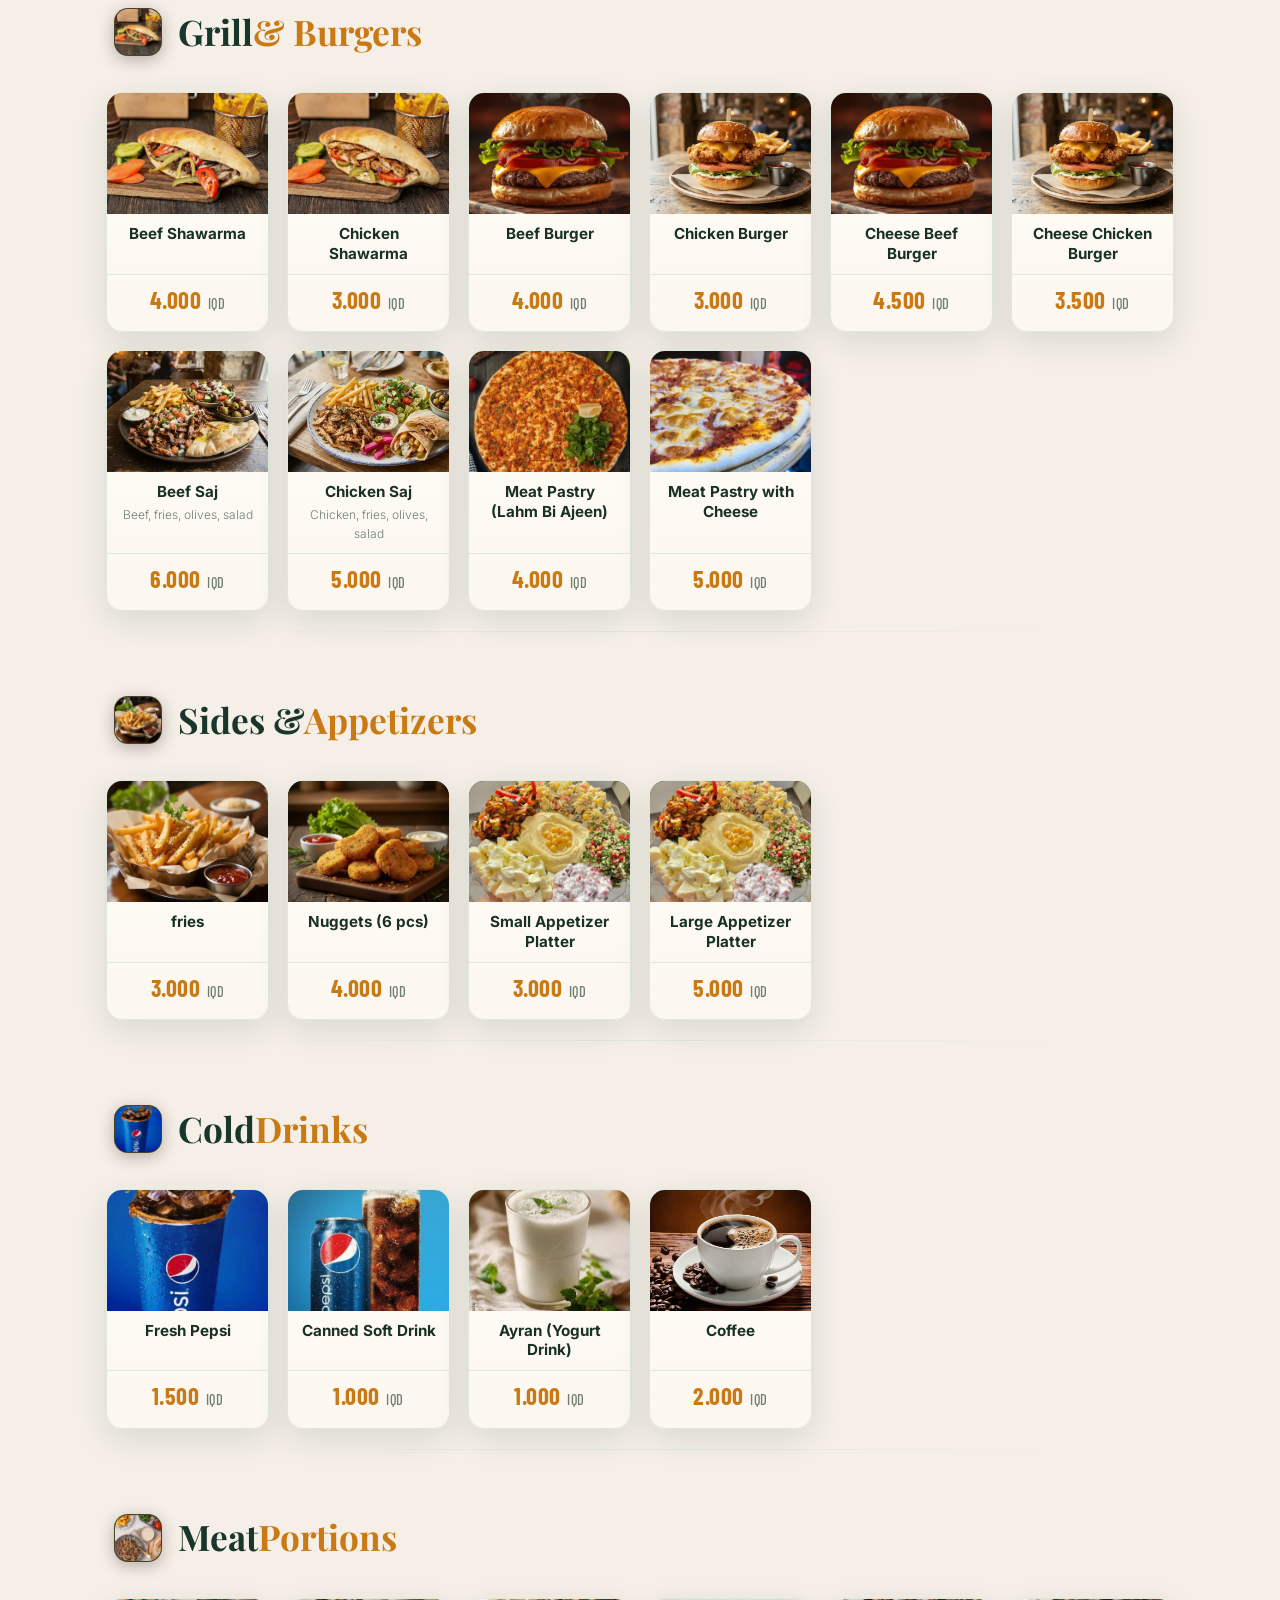
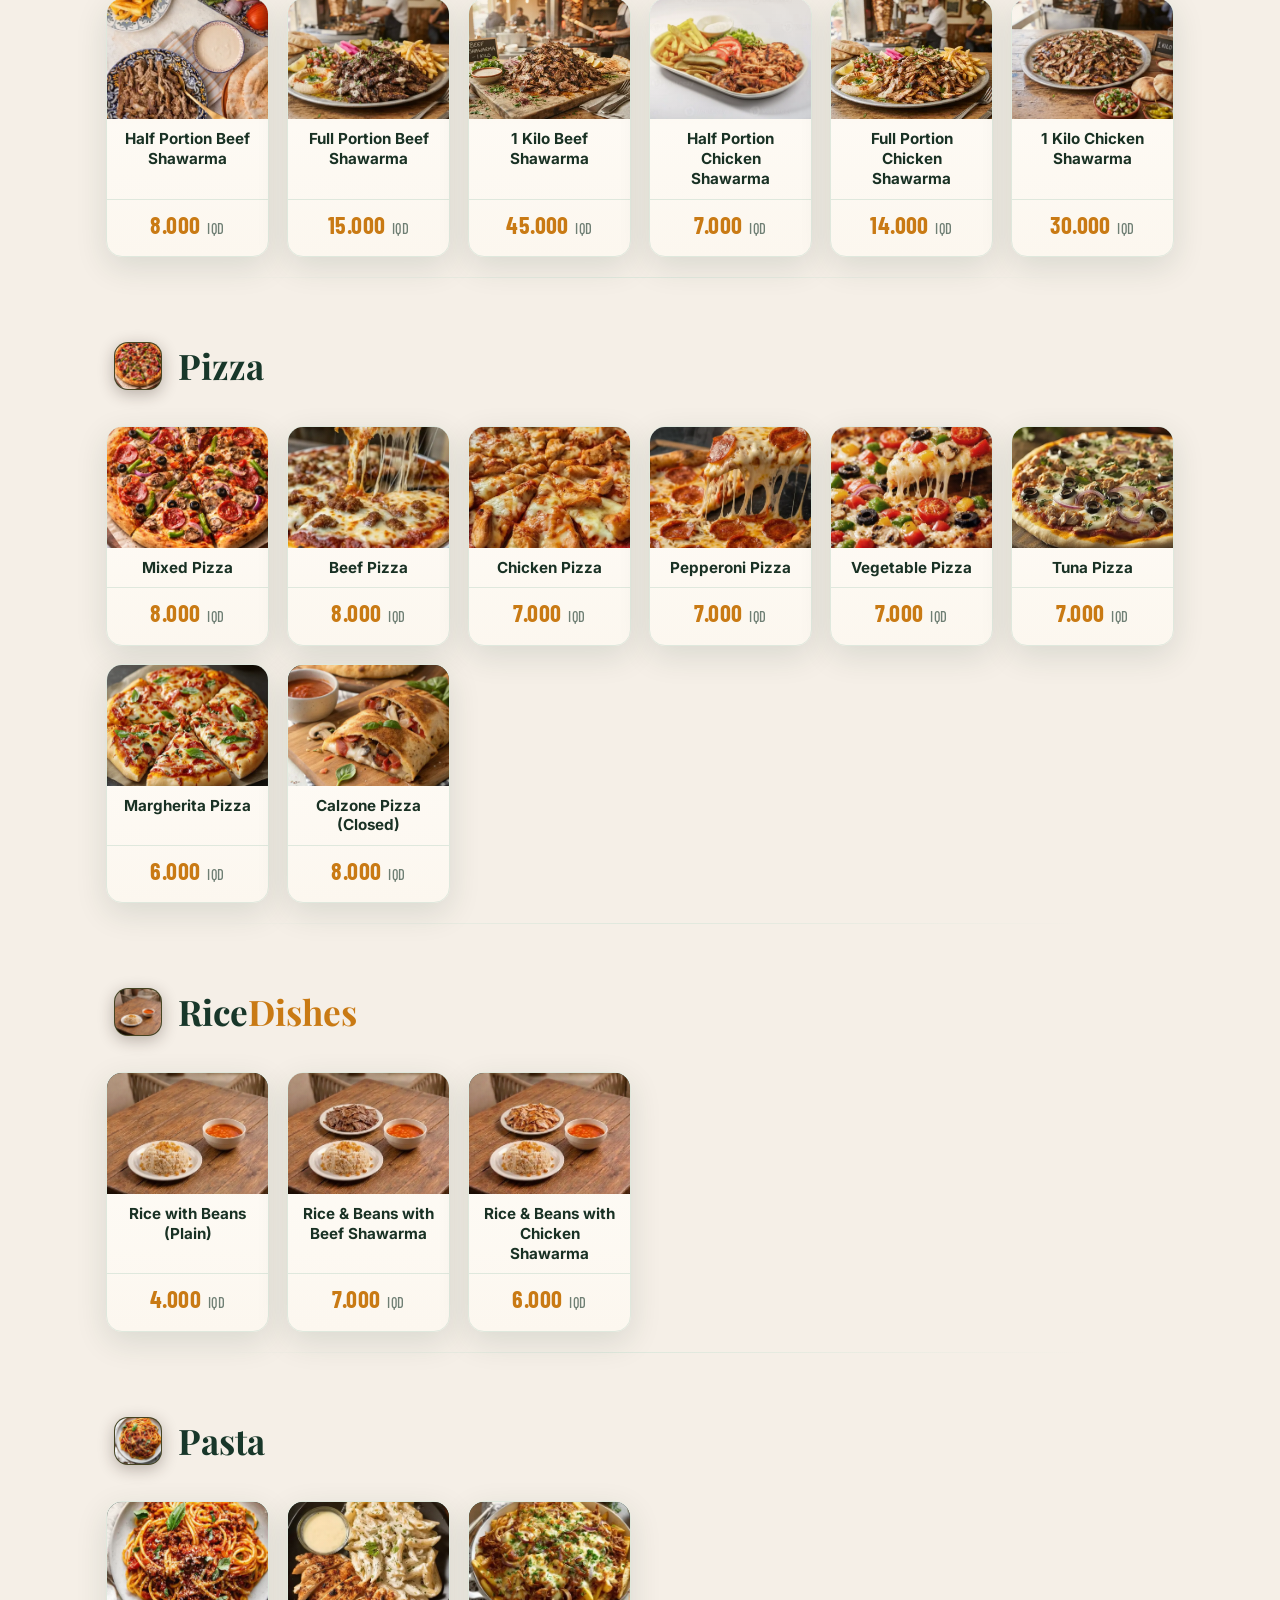
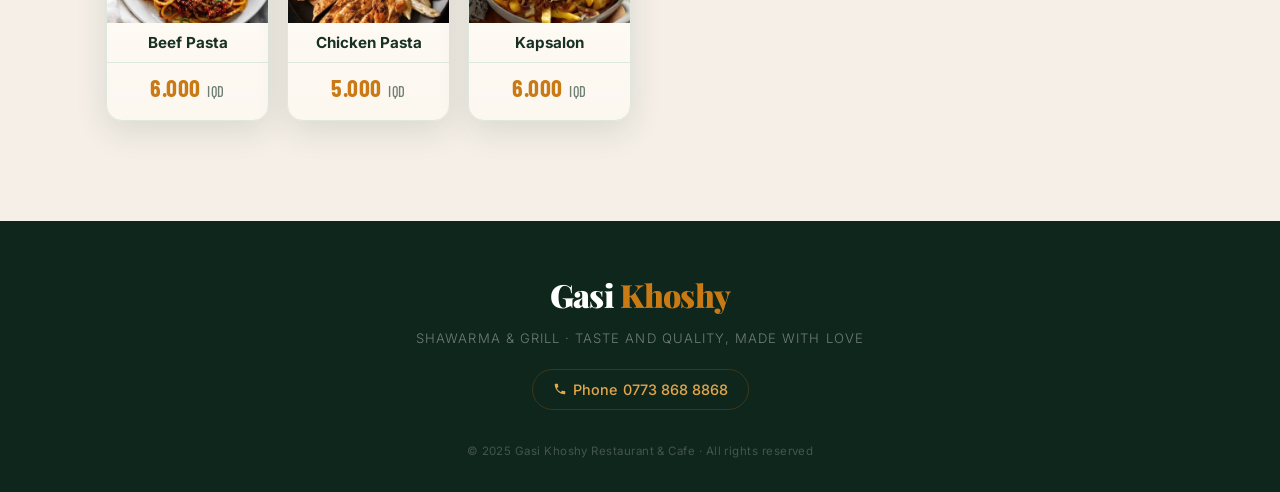
==== commit 4507192d: "Replace JPEG images with WEBP format in carousel" ====
--- a/menu.html
+++ b/menu.html
@@ -47,14 +47,14 @@
   <section class="promo-carousel" id="promoCarousel" aria-label="Special offers and new dishes" aria-roledescription="carousel">
     <div class="carousel-track" id="carouselTrack">
       <div class="carousel-slide">
-        <img src="assets/images/family-meal-4.jpeg" alt="Special combo offer" />
+        <img src="assets/images/family-meal-4.webp" alt="Special combo offer" />
         <div class="carousel-caption">
           <span class="carousel-badge" data-i18n="promo.offerBadge">Special Offer</span>
           <h3 data-i18n="promo.offerTitle">Combo Feast for Three</h3>
         </div>
       </div>
       <div class="carousel-slide">
-        <img src="assets/images/kapsalon.jpg" alt="Kapsalon" />
+        <img src="assets/images/kapsalon.webp" alt="Kapsalon" />
         <div class="carousel-caption">
           <span class="carousel-badge" data-i18n="promo.newBadge">New Dish</span>
           <h3 data-i18n="promo.newTitle">Kapsalon</h3>
--- a/style.css
+++ b/style.css
@@ -87,8 +87,8 @@
 .landing-video {
   object-fit: cover;
   background:
-    linear-gradient(155deg, rgba(26, 16, 11, .98), rgba(61, 35, 23, .72)),
-    url('https://images.unsplash.com/photo-1555396273-367ea4eb4db5?w=1600&q=80') center / cover no-repeat;
+   /* linear-gradient(155deg, rgba(26, 16, 11, .98), rgba(61, 35, 23, .72)),*/
+    url('assets/images/xoshi.jpeg') center / cover no-repeat;
   transform: scale(1.02);
   z-index: -3;
 }
@@ -236,7 +236,7 @@
   inset: 0;
   background:
     linear-gradient(160deg, rgba(15, 38, 29, .94) 0%, rgba(201, 122, 20, .24) 60%, rgba(15, 38, 29, .96) 100%),
-    url('https://images.unsplash.com/photo-1555396273-367ea4eb4db5?w=1600&q=80') center / cover no-repeat;
+    url('assets/images/xoshi.jpeg') center / cover no-repeat;
   transform: scale(1.05);
   animation: heroZoom 12s ease-in-out infinite alternate;
 }
@@ -853,52 +853,6 @@
   color: var(--orange);
 }
  
-/* Feedback form */
-.feedback-form textarea {
-  width: 100%;
-  min-height: 120px;
-  border: 1.5px solid var(--border);
-  border-radius: var(--radius-sm);
-  padding: 12px;
-  font: inherit;
-  font-size: .9rem;
-  resize: vertical;
-  outline: none;
-  transition: border-color .2s ease;
-  color: var(--text);
-  margin-bottom: 12px;
-}
- 
-.feedback-form textarea:focus {
-  border-color: var(--orange);
-}
- 
-.feedback-submit {
-  width: 100%;
-  padding: 12px;
-  background: var(--orange);
-  color: #fff;
-  border-radius: var(--radius-sm);
-  font-weight: 600;
-  font-size: .9rem;
-  transition: all .2s ease;
-  cursor: pointer;
-}
- 
-.feedback-submit:hover {
-  background: var(--orange2);
-  transform: translateY(-1px);
-  box-shadow: 0 4px 16px rgba(255, 122, 0, .4);
-}
-
-.feedback-success {
-  text-align: center;
-  color: var(--orange);
-  font-weight: 600;
-  font-size: 1.1rem;
-  padding: 20px 0;
-}
-
 .item-details-modal {
   text-align: center;
   max-width: 560px;
@@ -990,9 +944,7 @@
 
 body.is-rtl .item-info,
 body.is-rtl .modal,
-body.is-rtl .feedback-form textarea {
-  text-align: right;
-}
+
 
 body.is-rtl .item-price .currency {
   text-align: center;
